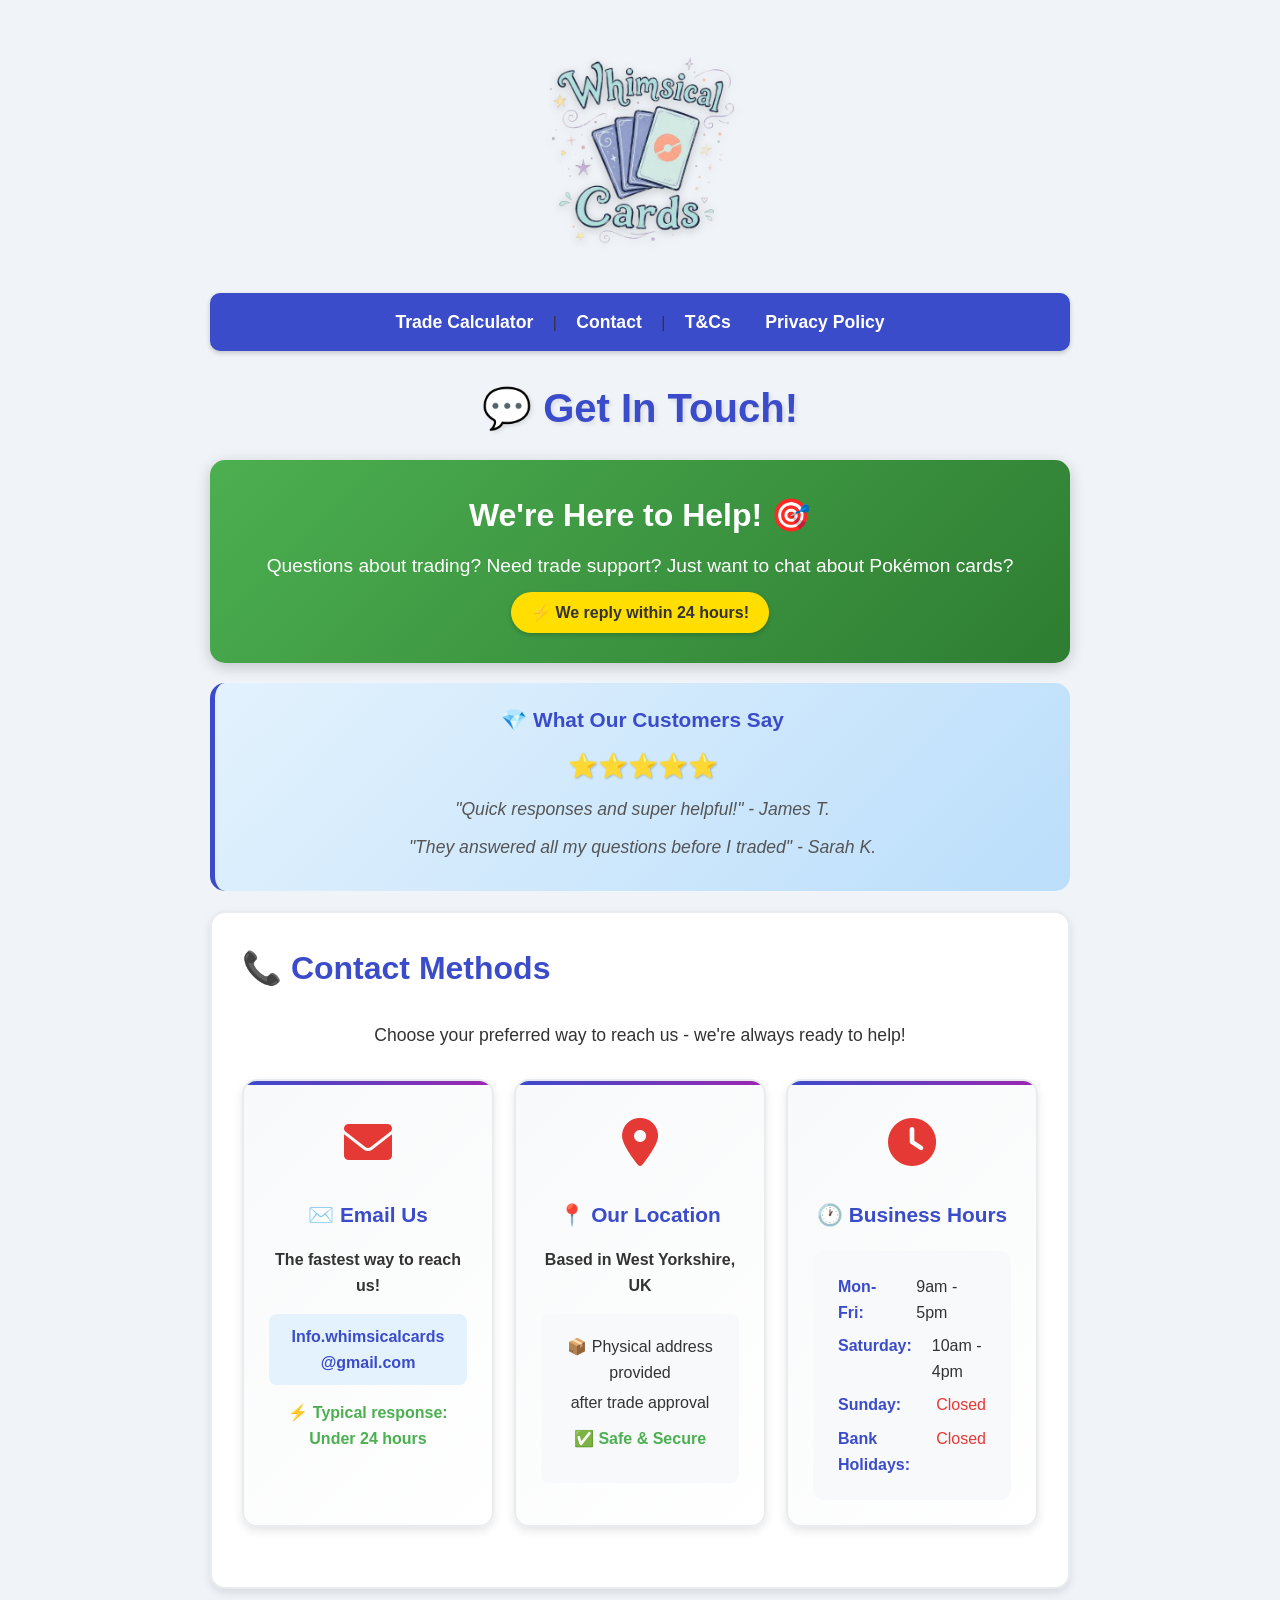
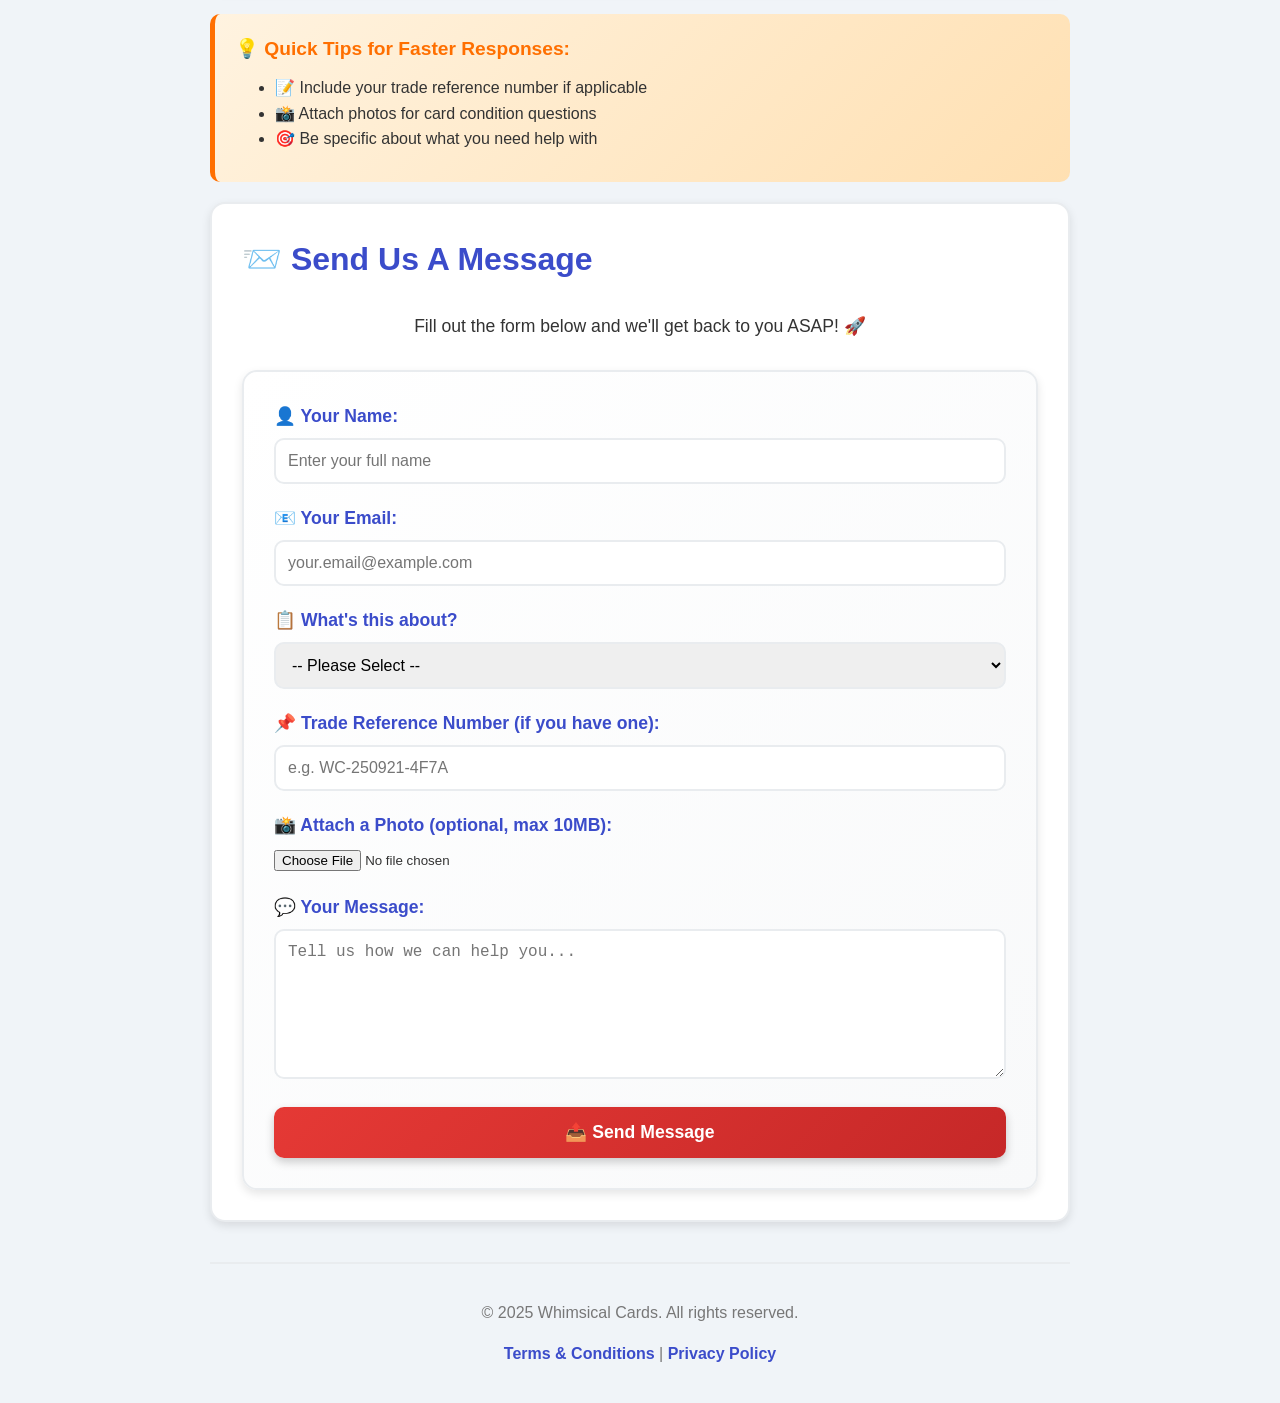
==== contact.html @ d12c1c66 "added email attachment & captcha" ====
<!DOCTYPE html>
<html>
<head>
  <title>Contact Us - Whimsical Cards</title>
  <link rel="icon" href="favicon.ico" type="image/x-icon">
  <link rel="icon" type="image/png" sizes="16x16" href="favicon-16x16.png">
  <link rel="icon" type="image/png" sizes="32x32" href="favicon-32x32.png">
  <link rel="apple-touch-icon" sizes="180x180" href="apple-touch-icon.png">
  <link rel="manifest" href="site.webmanifest">
  <meta name="viewport" content="width=device-width, initial-scale=1.0">
  <link rel="stylesheet" href="https://cdnjs.cloudflare.com/ajax/libs/font-awesome/6.0.0-beta3/css/all.min.css">
  <style>
    :root {
      --red: #e53935; --blue: #3b4cca; --yellow: #ffde00; --green: #4CAF50;
      --bg-color: #f0f4f8; --card-bg: #ffffff; --text-color: #333333; --light-gray: #e9ecef;
      --purple: #9c27b0; --orange: #ff6f00;
    }
    
    * {
      box-sizing: border-box;
    }
    
    body {
      font-family: Arial, sans-serif; max-width: 900px; margin: 0 auto; padding: 20px;
      line-height: 1.6; background-color: var(--bg-color); color: var(--text-color);
      background-image: url('https://www.transparenttextures.com/patterns/pokemon.png');
    }
    
    .logo-container { 
      text-align: center; margin: 20px 0;
    }
    
    .business-logo {
      max-width: 220px; height: auto; filter: drop-shadow(0 2px 5px rgba(0,0,0,0.2));
    }
    
    nav {
      text-align: center; margin: 25px 0; padding: 15px; background: var(--blue);
      border-radius: 10px; box-shadow: 0 2px 5px rgba(0,0,0,0.2);
    }
    
    nav a {
      margin: 0 15px; color: white !important; text-decoration: none; font-weight: bold;
      font-size: 1.1rem; transition: all 0.3s;
    }
    
    nav a:hover { 
      color: var(--yellow) !important; transform: translateY(-2px); 
    }
    
    h1 {
      text-align: center; font-size: 2.5rem; font-weight: 900; margin: 20px 0;
      color: var(--blue); text-shadow: 2px 2px 4px rgba(0,0,0,0.1);
    }
    
    h2 {
      font-size: 2rem; color: var(--blue); margin-top: 0;
    }
    
    h3 {
      font-size: 1.3rem; color: var(--blue); margin: 10px 0;
    }
    
    .hero-banner {
      background: linear-gradient(135deg, var(--green), #2e7d32);
      color: white; padding: 30px; text-align: center;
      border-radius: 15px; margin: 20px 0;
      box-shadow: 0 4px 15px rgba(0,0,0,0.2);
    }
    
    .hero-banner h2 {
      color: white; margin: 0 0 10px 0; font-size: 2rem;
    }
    
    .hero-banner p {
      font-size: 1.2rem; margin: 0;
    }
    
    .response-time {
      display: inline-block; background: var(--yellow);
      padding: 8px 20px; border-radius: 25px;
      font-weight: bold; color: var(--text-color);
      margin-top: 10px; box-shadow: 0 2px 5px rgba(0,0,0,0.2);
    }
    
    .content-section {
      background: var(--card-bg); padding: 30px; border-radius: 15px; margin-bottom: 25px;
      box-shadow: 0 4px 10px rgba(0,0,0,0.1); border: 2px solid var(--light-gray);
      transition: all 0.3s;
    }
    
    .content-section:hover {
      transform: translateY(-3px);
      box-shadow: 0 6px 15px rgba(0,0,0,0.15);
    }
    
    .contact-methods {
      display: grid; grid-template-columns: repeat(auto-fit, minmax(250px, 1fr)); 
      gap: 20px; margin: 30px 0;
    }
    
    .contact-box {
      background: linear-gradient(135deg, #f8f9fa, #fff);
      padding: 25px; border-radius: 15px;
      box-shadow: 0 4px 10px rgba(0,0,0,0.1); 
      text-align: center; border: 2px solid var(--light-gray);
      transition: all 0.3s; position: relative; overflow: hidden;
    }
    
    .contact-box::before {
      content: ''; position: absolute; top: 0; left: 0;
      width: 100%; height: 4px;
      background: linear-gradient(90deg, var(--blue), var(--purple));
    }
    
    .contact-box:hover {
      transform: translateY(-5px);
      box-shadow: 0 8px 20px rgba(0,0,0,0.15);
      border-color: var(--blue);
    }
    
    .contact-icon { 
      font-size: 3rem; color: var(--red); margin-bottom: 15px;
      animation: iconBounce 2s ease-in-out infinite;
    }
    
    @keyframes iconBounce {
      0%, 100% { transform: translateY(0); }
      50% { transform: translateY(-10px); }
    }
    
    .contact-box h3 { 
      margin: 15px 0 10px 0; color: var(--blue);
    }
    
    .email-link {
      color: var(--blue); text-decoration: none; font-weight: bold; 
      word-break: break-word; display: inline-block; 
      padding: 10px 15px; background: #e3f2fd;
      border-radius: 8px; transition: all 0.3s;
    }
    
    .email-link:hover { 
      background: var(--blue); color: white;
      transform: scale(1.05);
    }
    
    .hours-list {
      text-align: left; display: inline-block;
      background: #f8f9fa; padding: 15px 25px;
      border-radius: 10px; margin-top: 10px;
    }
    
    .hours-list p {
      margin: 8px 0; display: flex;
      justify-content: space-between; gap: 20px;
    }
    
    .hours-list strong {
      color: var(--blue);
    }
    
    .status-badge {
      display: inline-block; padding: 5px 12px;
      border-radius: 20px; font-size: 0.9rem;
      font-weight: bold; margin-left: 10px;
    }
    
    .status-open {
      background: #e8f5e9; color: var(--green);
    }
    
    .status-closed {
      background: #ffebee; color: var(--red);
    }
    
    form {
      background: linear-gradient(135deg, #fff, #f8f9fa);
      padding: 30px; border-radius: 15px;
      box-shadow: 0 4px 10px rgba(0,0,0,0.1); 
      border: 2px solid var(--light-gray);
    }
    
    .form-group { 
      margin-bottom: 20px;
    }
    
    label {
      display: block; margin-bottom: 8px; font-weight: bold; 
      color: var(--blue); font-size: 1.1rem;
    }
    
    input[type="text"], input[type="email"], textarea, select {
      width: 100%; padding: 12px; border: 2px solid var(--light-gray);
      border-radius: 10px; box-sizing: border-box;
      font-size: 1rem; transition: all 0.3s;
    }
    
    input:focus, textarea:focus, select:focus {
      outline: none; border-color: var(--blue);
      box-shadow: 0 0 10px rgba(59, 76, 202, 0.3);
    }
    
    textarea { 
      min-height: 150px; resize: vertical;
    }
    
    .submit-btn {
      background: linear-gradient(135deg, var(--red), #c62828);
      color: white; border: none; padding: 15px 40px;
      border-radius: 10px; cursor: pointer; font-size: 1.1rem; 
      font-weight: bold; transition: all 0.3s; 
      box-shadow: 0 4px 10px rgba(0,0,0,0.2);
      width: 100%;
    }
    
    .submit-btn:hover {
      transform: translateY(-2px); 
      box-shadow: 0 6px 15px rgba(0,0,0,0.3);
    }
    
    .submit-btn:active {
      transform: translateY(0);
    }
    
    .social-proof {
      background: linear-gradient(135deg, #e3f2fd, #bbdefb);
      padding: 20px; border-radius: 15px; margin: 20px 0;
      border-left: 5px solid var(--blue); text-align: center;
    }
    
    .social-proof h4 {
      margin: 0 0 10px 0; color: var(--blue); font-size: 1.3rem;
    }
    
    .testimonial {
      font-style: italic; margin: 10px 0; color: #555;
      font-size: 1.1rem;
    }
    
    .star-rating {
      color: var(--yellow); font-size: 1.5rem; 
      text-shadow: 1px 1px 2px rgba(0,0,0,0.2);
    }
    
    .social-icons {
      display: flex; justify-content: center; gap: 20px; 
      margin-top: 25px; flex-wrap: wrap;
    }
    
    .social-icons a {
      background: linear-gradient(135deg, var(--blue), var(--purple));
      color: white; width: 60px; height: 60px;
      display: flex; align-items: center; justify-content: center;
      border-radius: 50%; font-size: 1.8rem;
      text-decoration: none; transition: all 0.3s;
      box-shadow: 0 4px 10px rgba(0,0,0,0.2);
    }
    
    .social-icons a:hover { 
      transform: translateY(-5px) scale(1.1);
      box-shadow: 0 6px 15px rgba(0,0,0,0.3);
    }
    
    .quick-tip {
      background: linear-gradient(135deg, #fff3e0, #ffe0b2);
      padding: 20px; border-radius: 10px; margin: 20px 0;
      border-left: 5px solid var(--orange);
    }
    
    .quick-tip strong {
      color: var(--orange); display: block; 
      margin-bottom: 8px; font-size: 1.2rem;
    }
    
    footer {
      text-align: center; margin-top: 40px; padding-top: 20px;
      border-top: 2px solid var(--light-gray); color: #777;
    }
    
    footer a {
      color: var(--blue); text-decoration: none;
      font-weight: bold;
    }
    
    footer a:hover {
      text-decoration: underline;
    }
    
    @media (max-width: 600px) {
      body { padding: 10px; }
      h1 { font-size: 2rem; }
      nav a { display: block; margin: 10px 0; }
      .contact-methods { grid-template-columns: 1fr; }
      .hero-banner { padding: 20px; }
      .hero-banner h2 { font-size: 1.5rem; }
      .social-icons a { width: 50px; height: 50px; font-size: 1.5rem; }
    }
  </style>
</head>
<body>
  <div class="logo-container">
    <img src="logo.png" alt="Whimsical Cards Logo" class="business-logo">
  </div>
  
  <nav>
    <a href="index.html">Trade Calculator</a> |
    <a href="contact.html">Contact</a> |
    <a href="terms.html">T&Cs</a>
    <a href="privacy.html">Privacy Policy</a>
  </nav>
  
  <h1>💬 Get In Touch!</h1>
  
  <div class="hero-banner">
    <h2>We're Here to Help! 🎯</h2>
    <p>Questions about trading? Need trade support? Just want to chat about Pokémon cards?</p>
    <div class="response-time">⚡ We reply within 24 hours!</div>
  </div>
  
  <div class="social-proof">
    <h4>💎 What Our Customers Say</h4>
    <div class="star-rating">⭐⭐⭐⭐⭐</div>
    <div class="testimonial">"Quick responses and super helpful!" - James T.</div>
    <div class="testimonial">"They answered all my questions before I traded" - Sarah K.</div>
  </div>
  
  <div class="content-section">
    <h2>📞 Contact Methods</h2>
    <p style="text-align: center; font-size: 1.1rem;">Choose your preferred way to reach us - we're always ready to help!</p>
    
    <div class="contact-methods">
      <div class="contact-box">
        <div class="contact-icon"><i class="fas fa-envelope"></i></div>
        <h3>✉️ Email Us</h3>
        <p><strong>The fastest way to reach us!</strong></p>
        <a href="mailto:Info.whimsicalcards@gmail.com?subject=Pokémon%20Cards%20Inquiry" class="email-link">
          Info.whimsicalcards@gmail.com
        </a>
        <p style="margin-top: 15px; color: var(--green); font-weight: bold;">
          ⚡ Typical response: Under 24 hours
        </p>
      </div>
      
      <div class="contact-box">
        <div class="contact-icon"><i class="fas fa-map-marker-alt"></i></div>
        <h3>📍 Our Location</h3>
        <p><strong>Based in West Yorkshire, UK</strong></p>
        <div style="background: #f8f9fa; padding: 15px; border-radius: 8px; margin-top: 10px;">
          <p style="margin: 5px 0;">📦 Physical address provided</p>
          <p style="margin: 5px 0;">after trade approval</p>
          <p style="margin-top: 10px; color: var(--green); font-weight: bold;">
            ✅ Safe & Secure
          </p>
        </div>
      </div>
      
      <div class="contact-box">
        <div class="contact-icon"><i class="fas fa-clock"></i></div>
        <h3>🕐 Business Hours</h3>
        <div class="hours-list">
          <p><strong>Mon-Fri:</strong> <span>9am - 5pm</span></p>
          <p><strong>Saturday:</strong> <span>10am - 4pm</span></p>
          <p><strong>Sunday:</strong> <span style="color: var(--red);">Closed</span></p>
          <p><strong>Bank Holidays:</strong> <span style="color: var(--red);">Closed</span></p>
        </div>
      </div>
    </div>
  </div>
  
  <div class="quick-tip">
    <strong>💡 Quick Tips for Faster Responses:</strong>
    <ul style="margin: 10px 0;">
      <li>📝 Include your trade reference number if applicable</li>
      <li>📸 Attach photos for card condition questions</li>
      <li>🎯 Be specific about what you need help with</li>
    </ul>
  </div>
  
  <div class="content-section">
    <h2>📨 Send Us A Message</h2>
    <p style="text-align: center; font-size: 1.1rem; margin-bottom: 30px;">
      Fill out the form below and we'll get back to you ASAP! 🚀
    </p>
    
    <form action="https://formsubmit.co/30e08fc190b92e0b3a0524e0471520ee" method="POST" enctype="multipart/form-data">
      <input type="hidden" name="_subject" value="🎴 New Website Contact">
      <input type="hidden" name="_template" value="table">
      <input type="hidden" name="_next" value="https://mushroomlatte.github.io/WhimsicalcardsBulkCalculator/thanks.html">
      <input type="hidden" name="_autoresponse" value="Thanks for getting in touch with Whimsical Cards! This confirms we've received your message — below is a copy of exactly what you sent us. We reply within 24 hours.">
      <input type="text" name="_honey" style="display:none" tabindex="-1" autocomplete="off">
      
      <div class="form-group">
        <label for="name">👤 Your Name:</label>
        <input type="text" id="name" name="name" placeholder="Enter your full name" required>
      </div>
      
      <div class="form-group">
        <label for="email">📧 Your Email:</label>
        <input type="email" id="email" name="email" placeholder="your.email@example.com" required>
      </div>
      
      <div class="form-group">
        <label for="subject">📋 What's this about?</label>
        <select id="subject" name="subject" required>
          <option value="">-- Please Select --</option>
          <option value="Trade Inquiry">💰 Trade Inquiry</option>
          <option value="General Question">❓ General Question</option>
          <option value="Other">📝 Other</option>
        </select>
      </div>
      
      <div class="form-group">
        <label for="reference">📌 Trade Reference Number (if you have one):</label>
        <input type="text" id="reference" name="Trade Reference" placeholder="e.g. WC-250921-4F7A">
      </div>
      
      <div class="form-group">
        <label for="attachment">📸 Attach a Photo (optional, max 10MB):</label>
        <input type="file" id="attachment" name="attachment" accept="image/png, image/jpeg, image/heic">
      </div>
      
      <div class="form-group">
        <label for="message">💬 Your Message:</label>
        <textarea id="message" name="message" placeholder="Tell us how we can help you..." required></textarea>
      </div>
      
      <button type="submit" class="submit-btn">📤 Send Message</button>
    </form>
  </div>
  
  <footer>
    <p>&copy; 2025 Whimsical Cards. All rights reserved.</p>
    <p><a href="terms.html">Terms & Conditions</a> | <a href="privacy.html">Privacy Policy</a></p>
  </footer>
</body>
</html>
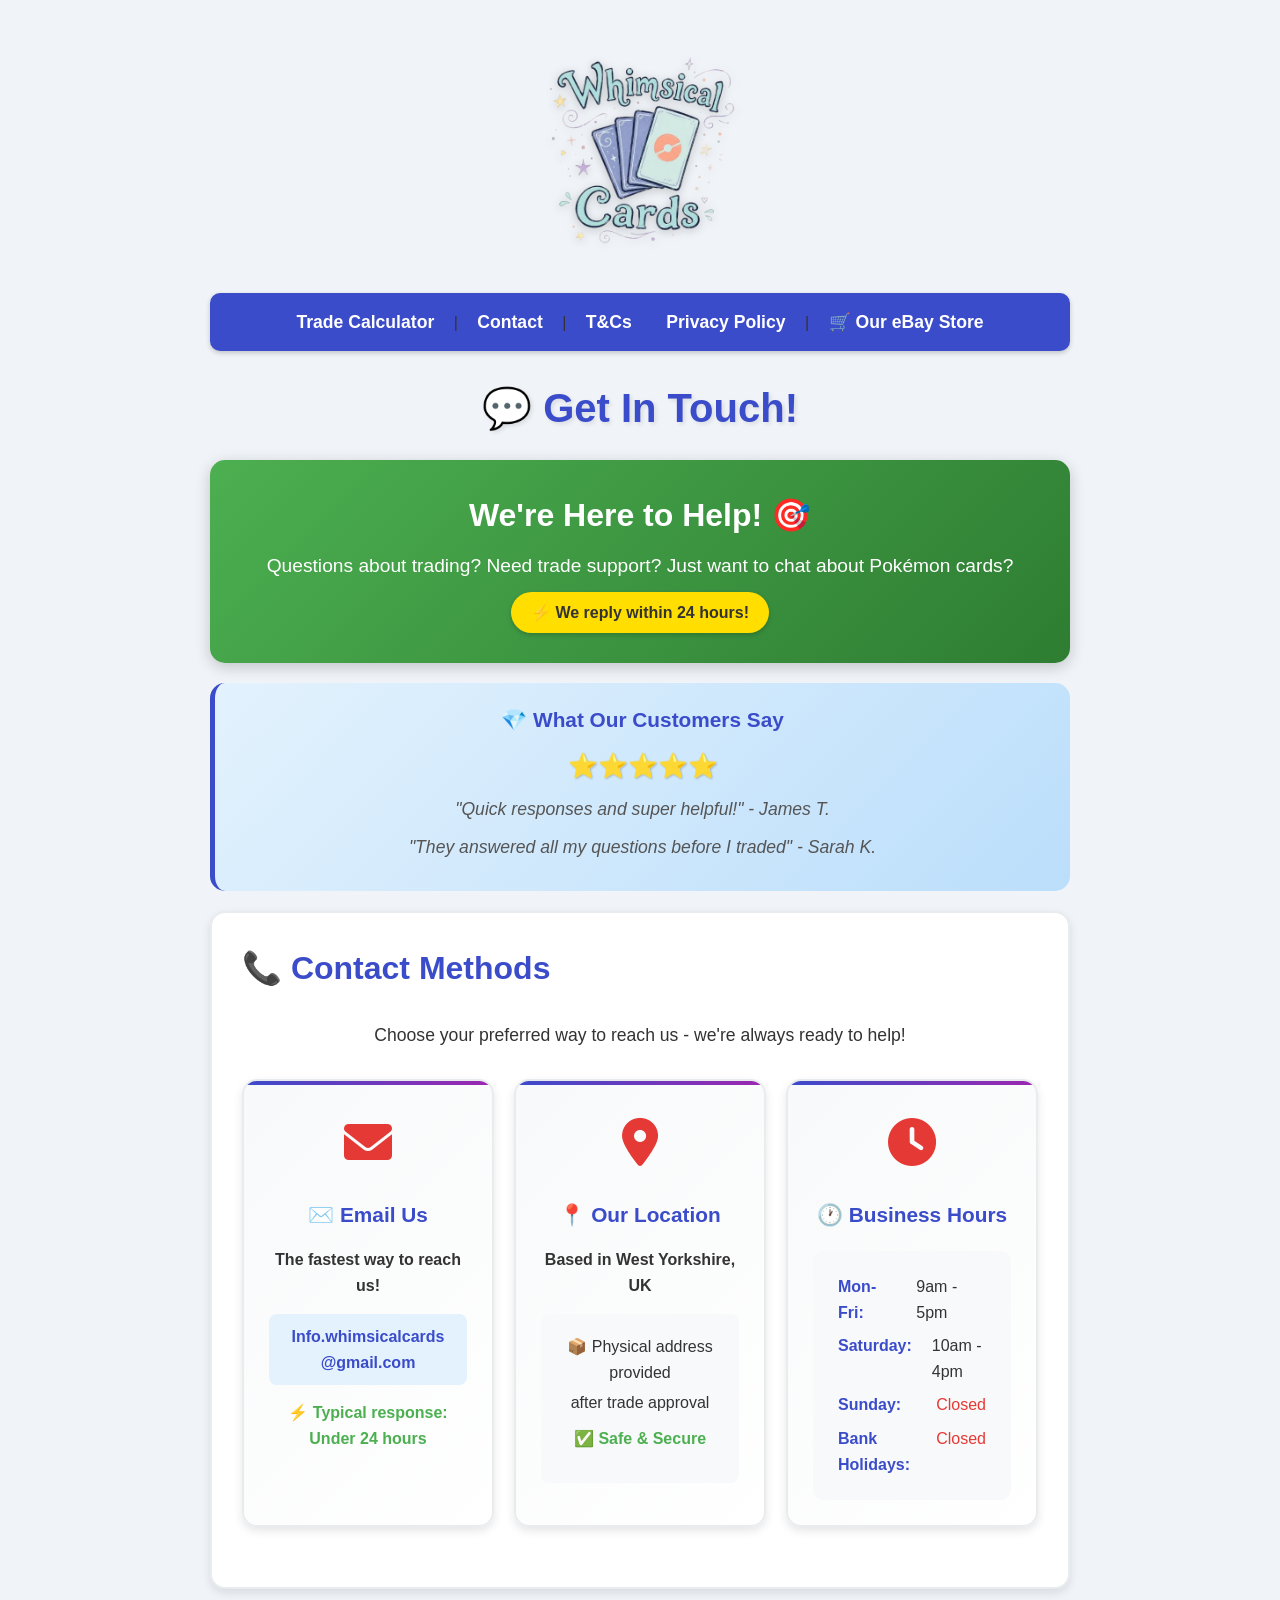
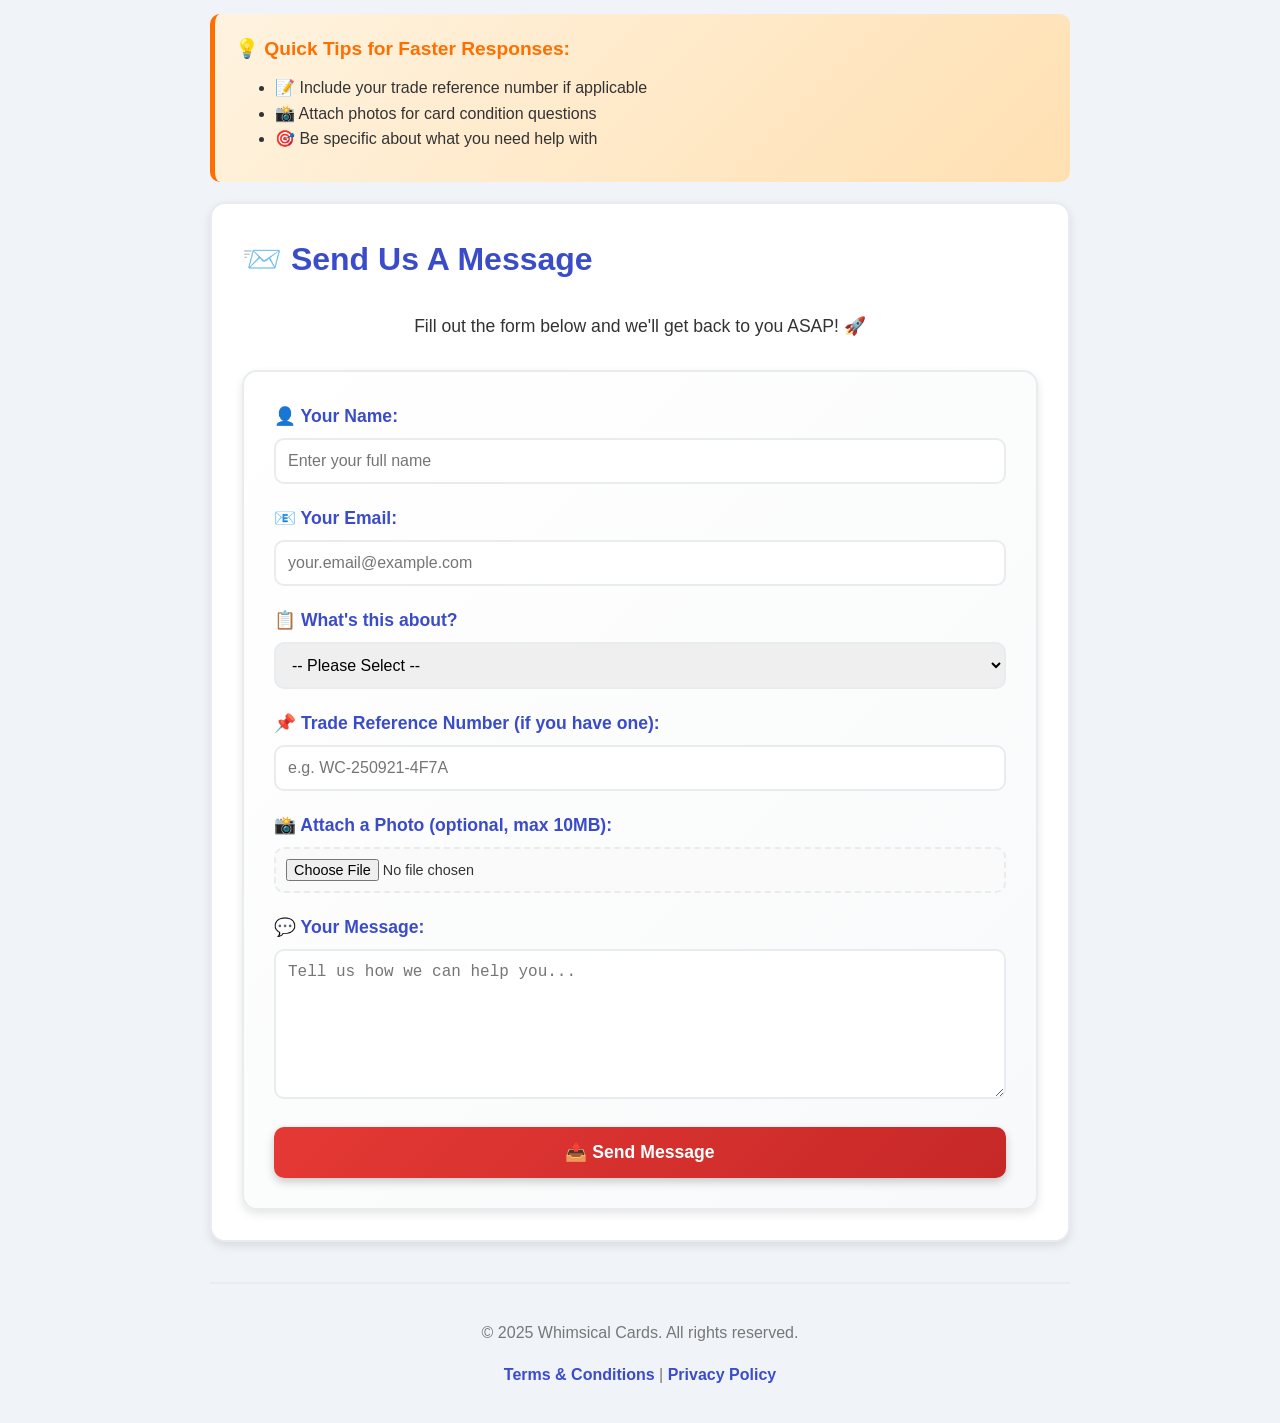
==== commit 162c07d7: "Pack section and other improvements" ====
--- a/contact.html
+++ b/contact.html
@@ -1,437 +1,445 @@
-<!DOCTYPE html>
-<html>
-<head>
-  <title>Contact Us - Whimsical Cards</title>
-  <link rel="icon" href="favicon.ico" type="image/x-icon">
-  <link rel="icon" type="image/png" sizes="16x16" href="favicon-16x16.png">
-  <link rel="icon" type="image/png" sizes="32x32" href="favicon-32x32.png">
-  <link rel="apple-touch-icon" sizes="180x180" href="apple-touch-icon.png">
-  <link rel="manifest" href="site.webmanifest">
-  <meta name="viewport" content="width=device-width, initial-scale=1.0">
-  <link rel="stylesheet" href="https://cdnjs.cloudflare.com/ajax/libs/font-awesome/6.0.0-beta3/css/all.min.css">
-  <style>
-    :root {
-      --red: #e53935; --blue: #3b4cca; --yellow: #ffde00; --green: #4CAF50;
-      --bg-color: #f0f4f8; --card-bg: #ffffff; --text-color: #333333; --light-gray: #e9ecef;
-      --purple: #9c27b0; --orange: #ff6f00;
-    }
-    
-    * {
-      box-sizing: border-box;
-    }
-    
-    body {
-      font-family: Arial, sans-serif; max-width: 900px; margin: 0 auto; padding: 20px;
-      line-height: 1.6; background-color: var(--bg-color); color: var(--text-color);
-      background-image: url('https://www.transparenttextures.com/patterns/pokemon.png');
-    }
-    
-    .logo-container { 
-      text-align: center; margin: 20px 0;
-    }
-    
-    .business-logo {
-      max-width: 220px; height: auto; filter: drop-shadow(0 2px 5px rgba(0,0,0,0.2));
-    }
-    
-    nav {
-      text-align: center; margin: 25px 0; padding: 15px; background: var(--blue);
-      border-radius: 10px; box-shadow: 0 2px 5px rgba(0,0,0,0.2);
-    }
-    
-    nav a {
-      margin: 0 15px; color: white !important; text-decoration: none; font-weight: bold;
-      font-size: 1.1rem; transition: all 0.3s;
-    }
-    
-    nav a:hover { 
-      color: var(--yellow) !important; transform: translateY(-2px); 
-    }
-    
-    h1 {
-      text-align: center; font-size: 2.5rem; font-weight: 900; margin: 20px 0;
-      color: var(--blue); text-shadow: 2px 2px 4px rgba(0,0,0,0.1);
-    }
-    
-    h2 {
-      font-size: 2rem; color: var(--blue); margin-top: 0;
-    }
-    
-    h3 {
-      font-size: 1.3rem; color: var(--blue); margin: 10px 0;
-    }
-    
-    .hero-banner {
-      background: linear-gradient(135deg, var(--green), #2e7d32);
-      color: white; padding: 30px; text-align: center;
-      border-radius: 15px; margin: 20px 0;
-      box-shadow: 0 4px 15px rgba(0,0,0,0.2);
-    }
-    
-    .hero-banner h2 {
-      color: white; margin: 0 0 10px 0; font-size: 2rem;
-    }
-    
-    .hero-banner p {
-      font-size: 1.2rem; margin: 0;
-    }
-    
-    .response-time {
-      display: inline-block; background: var(--yellow);
-      padding: 8px 20px; border-radius: 25px;
-      font-weight: bold; color: var(--text-color);
-      margin-top: 10px; box-shadow: 0 2px 5px rgba(0,0,0,0.2);
-    }
-    
-    .content-section {
-      background: var(--card-bg); padding: 30px; border-radius: 15px; margin-bottom: 25px;
-      box-shadow: 0 4px 10px rgba(0,0,0,0.1); border: 2px solid var(--light-gray);
-      transition: all 0.3s;
-    }
-    
-    .content-section:hover {
-      transform: translateY(-3px);
-      box-shadow: 0 6px 15px rgba(0,0,0,0.15);
-    }
-    
-    .contact-methods {
-      display: grid; grid-template-columns: repeat(auto-fit, minmax(250px, 1fr)); 
-      gap: 20px; margin: 30px 0;
-    }
-    
-    .contact-box {
-      background: linear-gradient(135deg, #f8f9fa, #fff);
-      padding: 25px; border-radius: 15px;
-      box-shadow: 0 4px 10px rgba(0,0,0,0.1); 
-      text-align: center; border: 2px solid var(--light-gray);
-      transition: all 0.3s; position: relative; overflow: hidden;
-    }
-    
-    .contact-box::before {
-      content: ''; position: absolute; top: 0; left: 0;
-      width: 100%; height: 4px;
-      background: linear-gradient(90deg, var(--blue), var(--purple));
-    }
-    
-    .contact-box:hover {
-      transform: translateY(-5px);
-      box-shadow: 0 8px 20px rgba(0,0,0,0.15);
-      border-color: var(--blue);
-    }
-    
-    .contact-icon { 
-      font-size: 3rem; color: var(--red); margin-bottom: 15px;
-      animation: iconBounce 2s ease-in-out infinite;
-    }
-    
-    @keyframes iconBounce {
-      0%, 100% { transform: translateY(0); }
-      50% { transform: translateY(-10px); }
-    }
-    
-    .contact-box h3 { 
-      margin: 15px 0 10px 0; color: var(--blue);
-    }
-    
-    .email-link {
-      color: var(--blue); text-decoration: none; font-weight: bold; 
-      word-break: break-word; display: inline-block; 
-      padding: 10px 15px; background: #e3f2fd;
-      border-radius: 8px; transition: all 0.3s;
-    }
-    
-    .email-link:hover { 
-      background: var(--blue); color: white;
-      transform: scale(1.05);
-    }
-    
-    .hours-list {
-      text-align: left; display: inline-block;
-      background: #f8f9fa; padding: 15px 25px;
-      border-radius: 10px; margin-top: 10px;
-    }
-    
-    .hours-list p {
-      margin: 8px 0; display: flex;
-      justify-content: space-between; gap: 20px;
-    }
-    
-    .hours-list strong {
-      color: var(--blue);
-    }
-    
-    .status-badge {
-      display: inline-block; padding: 5px 12px;
-      border-radius: 20px; font-size: 0.9rem;
-      font-weight: bold; margin-left: 10px;
-    }
-    
-    .status-open {
-      background: #e8f5e9; color: var(--green);
-    }
-    
-    .status-closed {
-      background: #ffebee; color: var(--red);
-    }
-    
-    form {
-      background: linear-gradient(135deg, #fff, #f8f9fa);
-      padding: 30px; border-radius: 15px;
-      box-shadow: 0 4px 10px rgba(0,0,0,0.1); 
-      border: 2px solid var(--light-gray);
-    }
-    
-    .form-group { 
-      margin-bottom: 20px;
-    }
-    
-    label {
-      display: block; margin-bottom: 8px; font-weight: bold; 
-      color: var(--blue); font-size: 1.1rem;
-    }
-    
-    input[type="text"], input[type="email"], textarea, select {
-      width: 100%; padding: 12px; border: 2px solid var(--light-gray);
-      border-radius: 10px; box-sizing: border-box;
-      font-size: 1rem; transition: all 0.3s;
-    }
-    
-    input:focus, textarea:focus, select:focus {
-      outline: none; border-color: var(--blue);
-      box-shadow: 0 0 10px rgba(59, 76, 202, 0.3);
-    }
-    
-    textarea { 
-      min-height: 150px; resize: vertical;
-    }
-    
-    .submit-btn {
-      background: linear-gradient(135deg, var(--red), #c62828);
-      color: white; border: none; padding: 15px 40px;
-      border-radius: 10px; cursor: pointer; font-size: 1.1rem; 
-      font-weight: bold; transition: all 0.3s; 
-      box-shadow: 0 4px 10px rgba(0,0,0,0.2);
-      width: 100%;
-    }
-    
-    .submit-btn:hover {
-      transform: translateY(-2px); 
-      box-shadow: 0 6px 15px rgba(0,0,0,0.3);
-    }
-    
-    .submit-btn:active {
-      transform: translateY(0);
-    }
-    
-    .social-proof {
-      background: linear-gradient(135deg, #e3f2fd, #bbdefb);
-      padding: 20px; border-radius: 15px; margin: 20px 0;
-      border-left: 5px solid var(--blue); text-align: center;
-    }
-    
-    .social-proof h4 {
-      margin: 0 0 10px 0; color: var(--blue); font-size: 1.3rem;
-    }
-    
-    .testimonial {
-      font-style: italic; margin: 10px 0; color: #555;
-      font-size: 1.1rem;
-    }
-    
-    .star-rating {
-      color: var(--yellow); font-size: 1.5rem; 
-      text-shadow: 1px 1px 2px rgba(0,0,0,0.2);
-    }
-    
-    .social-icons {
-      display: flex; justify-content: center; gap: 20px; 
-      margin-top: 25px; flex-wrap: wrap;
-    }
-    
-    .social-icons a {
-      background: linear-gradient(135deg, var(--blue), var(--purple));
-      color: white; width: 60px; height: 60px;
-      display: flex; align-items: center; justify-content: center;
-      border-radius: 50%; font-size: 1.8rem;
-      text-decoration: none; transition: all 0.3s;
-      box-shadow: 0 4px 10px rgba(0,0,0,0.2);
-    }
-    
-    .social-icons a:hover { 
-      transform: translateY(-5px) scale(1.1);
-      box-shadow: 0 6px 15px rgba(0,0,0,0.3);
-    }
-    
-    .quick-tip {
-      background: linear-gradient(135deg, #fff3e0, #ffe0b2);
-      padding: 20px; border-radius: 10px; margin: 20px 0;
-      border-left: 5px solid var(--orange);
-    }
-    
-    .quick-tip strong {
-      color: var(--orange); display: block; 
-      margin-bottom: 8px; font-size: 1.2rem;
-    }
-    
-    footer {
-      text-align: center; margin-top: 40px; padding-top: 20px;
-      border-top: 2px solid var(--light-gray); color: #777;
-    }
-    
-    footer a {
-      color: var(--blue); text-decoration: none;
-      font-weight: bold;
-    }
-    
-    footer a:hover {
-      text-decoration: underline;
-    }
-    
-    @media (max-width: 600px) {
-      body { padding: 10px; }
-      h1 { font-size: 2rem; }
-      nav a { display: block; margin: 10px 0; }
-      .contact-methods { grid-template-columns: 1fr; }
-      .hero-banner { padding: 20px; }
-      .hero-banner h2 { font-size: 1.5rem; }
-      .social-icons a { width: 50px; height: 50px; font-size: 1.5rem; }
-    }
-  </style>
-</head>
-<body>
-  <div class="logo-container">
-    <img src="logo.png" alt="Whimsical Cards Logo" class="business-logo">
-  </div>
-  
-  <nav>
-    <a href="index.html">Trade Calculator</a> |
-    <a href="contact.html">Contact</a> |
-    <a href="terms.html">T&Cs</a>
-    <a href="privacy.html">Privacy Policy</a>
-  </nav>
-  
-  <h1>💬 Get In Touch!</h1>
-  
-  <div class="hero-banner">
-    <h2>We're Here to Help! 🎯</h2>
-    <p>Questions about trading? Need trade support? Just want to chat about Pokémon cards?</p>
-    <div class="response-time">⚡ We reply within 24 hours!</div>
-  </div>
-  
-  <div class="social-proof">
-    <h4>💎 What Our Customers Say</h4>
-    <div class="star-rating">⭐⭐⭐⭐⭐</div>
-    <div class="testimonial">"Quick responses and super helpful!" - James T.</div>
-    <div class="testimonial">"They answered all my questions before I traded" - Sarah K.</div>
-  </div>
-  
-  <div class="content-section">
-    <h2>📞 Contact Methods</h2>
-    <p style="text-align: center; font-size: 1.1rem;">Choose your preferred way to reach us - we're always ready to help!</p>
-    
-    <div class="contact-methods">
-      <div class="contact-box">
-        <div class="contact-icon"><i class="fas fa-envelope"></i></div>
-        <h3>✉️ Email Us</h3>
-        <p><strong>The fastest way to reach us!</strong></p>
-        <a href="mailto:Info.whimsicalcards@gmail.com?subject=Pokémon%20Cards%20Inquiry" class="email-link">
-          Info.whimsicalcards@gmail.com
-        </a>
-        <p style="margin-top: 15px; color: var(--green); font-weight: bold;">
-          ⚡ Typical response: Under 24 hours
-        </p>
-      </div>
-      
-      <div class="contact-box">
-        <div class="contact-icon"><i class="fas fa-map-marker-alt"></i></div>
-        <h3>📍 Our Location</h3>
-        <p><strong>Based in West Yorkshire, UK</strong></p>
-        <div style="background: #f8f9fa; padding: 15px; border-radius: 8px; margin-top: 10px;">
-          <p style="margin: 5px 0;">📦 Physical address provided</p>
-          <p style="margin: 5px 0;">after trade approval</p>
-          <p style="margin-top: 10px; color: var(--green); font-weight: bold;">
-            ✅ Safe & Secure
-          </p>
-        </div>
-      </div>
-      
-      <div class="contact-box">
-        <div class="contact-icon"><i class="fas fa-clock"></i></div>
-        <h3>🕐 Business Hours</h3>
-        <div class="hours-list">
-          <p><strong>Mon-Fri:</strong> <span>9am - 5pm</span></p>
-          <p><strong>Saturday:</strong> <span>10am - 4pm</span></p>
-          <p><strong>Sunday:</strong> <span style="color: var(--red);">Closed</span></p>
-          <p><strong>Bank Holidays:</strong> <span style="color: var(--red);">Closed</span></p>
-        </div>
-      </div>
-    </div>
-  </div>
-  
-  <div class="quick-tip">
-    <strong>💡 Quick Tips for Faster Responses:</strong>
-    <ul style="margin: 10px 0;">
-      <li>📝 Include your trade reference number if applicable</li>
-      <li>📸 Attach photos for card condition questions</li>
-      <li>🎯 Be specific about what you need help with</li>
-    </ul>
-  </div>
-  
-  <div class="content-section">
-    <h2>📨 Send Us A Message</h2>
-    <p style="text-align: center; font-size: 1.1rem; margin-bottom: 30px;">
-      Fill out the form below and we'll get back to you ASAP! 🚀
-    </p>
-    
-    <form action="https://formsubmit.co/30e08fc190b92e0b3a0524e0471520ee" method="POST" enctype="multipart/form-data">
-      <input type="hidden" name="_subject" value="🎴 New Website Contact">
-      <input type="hidden" name="_template" value="table">
-      <input type="hidden" name="_next" value="https://mushroomlatte.github.io/WhimsicalcardsBulkCalculator/thanks.html">
-      <input type="hidden" name="_autoresponse" value="Thanks for getting in touch with Whimsical Cards! This confirms we've received your message — below is a copy of exactly what you sent us. We reply within 24 hours.">
-      <input type="text" name="_honey" style="display:none" tabindex="-1" autocomplete="off">
-      
-      <div class="form-group">
-        <label for="name">👤 Your Name:</label>
-        <input type="text" id="name" name="name" placeholder="Enter your full name" required>
-      </div>
-      
-      <div class="form-group">
-        <label for="email">📧 Your Email:</label>
-        <input type="email" id="email" name="email" placeholder="your.email@example.com" required>
-      </div>
-      
-      <div class="form-group">
-        <label for="subject">📋 What's this about?</label>
-        <select id="subject" name="subject" required>
-          <option value="">-- Please Select --</option>
-          <option value="Trade Inquiry">💰 Trade Inquiry</option>
-          <option value="General Question">❓ General Question</option>
-          <option value="Other">📝 Other</option>
-        </select>
-      </div>
-      
-      <div class="form-group">
-        <label for="reference">📌 Trade Reference Number (if you have one):</label>
-        <input type="text" id="reference" name="Trade Reference" placeholder="e.g. WC-250921-4F7A">
-      </div>
-      
-      <div class="form-group">
-        <label for="attachment">📸 Attach a Photo (optional, max 10MB):</label>
-        <input type="file" id="attachment" name="attachment" accept="image/png, image/jpeg, image/heic">
-      </div>
-      
-      <div class="form-group">
-        <label for="message">💬 Your Message:</label>
-        <textarea id="message" name="message" placeholder="Tell us how we can help you..." required></textarea>
-      </div>
-      
-      <button type="submit" class="submit-btn">📤 Send Message</button>
-    </form>
-  </div>
-  
-  <footer>
-    <p>&copy; 2025 Whimsical Cards. All rights reserved.</p>
-    <p><a href="terms.html">Terms & Conditions</a> | <a href="privacy.html">Privacy Policy</a></p>
-  </footer>
-</body>
+<!DOCTYPE html>
+<html>
+<head>
+  <title>Contact Us - Whimsical Cards</title>
+  <link rel="icon" href="favicon.ico" type="image/x-icon">
+  <link rel="icon" type="image/png" sizes="16x16" href="favicon-16x16.png">
+  <link rel="icon" type="image/png" sizes="32x32" href="favicon-32x32.png">
+  <link rel="apple-touch-icon" sizes="180x180" href="apple-touch-icon.png">
+  <link rel="manifest" href="site.webmanifest">
+  <meta name="viewport" content="width=device-width, initial-scale=1.0">
+  <link rel="stylesheet" href="https://cdnjs.cloudflare.com/ajax/libs/font-awesome/6.0.0-beta3/css/all.min.css">
+  <style>
+    :root {
+      --red: #e53935; --blue: #3b4cca; --yellow: #ffde00; --green: #4CAF50;
+      --bg-color: #f0f4f8; --card-bg: #ffffff; --text-color: #333333; --light-gray: #e9ecef;
+      --purple: #9c27b0; --orange: #ff6f00;
+    }
+    
+    * {
+      box-sizing: border-box;
+    }
+    
+    body {
+      font-family: Arial, sans-serif; max-width: 900px; margin: 0 auto; padding: 20px;
+      line-height: 1.6; background-color: var(--bg-color); color: var(--text-color);
+      background-image: url('https://www.transparenttextures.com/patterns/pokemon.png');
+    }
+    
+    .logo-container { 
+      text-align: center; margin: 20px 0;
+    }
+    
+    .business-logo {
+      max-width: 220px; height: auto; filter: drop-shadow(0 2px 5px rgba(0,0,0,0.2));
+    }
+    
+    nav {
+      text-align: center; margin: 25px 0; padding: 15px; background: var(--blue);
+      border-radius: 10px; box-shadow: 0 2px 5px rgba(0,0,0,0.2);
+    }
+    
+    nav a {
+      margin: 0 15px; color: white !important; text-decoration: none; font-weight: bold;
+      font-size: 1.1rem; transition: all 0.3s;
+    }
+    
+    nav a:hover { 
+      color: var(--yellow) !important; transform: translateY(-2px); 
+    }
+    
+    h1 {
+      text-align: center; font-size: 2.5rem; font-weight: 900; margin: 20px 0;
+      color: var(--blue); text-shadow: 2px 2px 4px rgba(0,0,0,0.1);
+    }
+    
+    h2 {
+      font-size: 2rem; color: var(--blue); margin-top: 0;
+    }
+    
+    h3 {
+      font-size: 1.3rem; color: var(--blue); margin: 10px 0;
+    }
+    
+    .hero-banner {
+      background: linear-gradient(135deg, var(--green), #2e7d32);
+      color: white; padding: 30px; text-align: center;
+      border-radius: 15px; margin: 20px 0;
+      box-shadow: 0 4px 15px rgba(0,0,0,0.2);
+    }
+    
+    .hero-banner h2 {
+      color: white; margin: 0 0 10px 0; font-size: 2rem;
+    }
+    
+    .hero-banner p {
+      font-size: 1.2rem; margin: 0;
+    }
+    
+    .response-time {
+      display: inline-block; background: var(--yellow);
+      padding: 8px 20px; border-radius: 25px;
+      font-weight: bold; color: var(--text-color);
+      margin-top: 10px; box-shadow: 0 2px 5px rgba(0,0,0,0.2);
+    }
+    
+    .content-section {
+      background: var(--card-bg); padding: 30px; border-radius: 15px; margin-bottom: 25px;
+      box-shadow: 0 4px 10px rgba(0,0,0,0.1); border: 2px solid var(--light-gray);
+      transition: all 0.3s;
+    }
+    
+    .content-section:hover {
+      transform: translateY(-3px);
+      box-shadow: 0 6px 15px rgba(0,0,0,0.15);
+    }
+    
+    .contact-methods {
+      display: grid; grid-template-columns: repeat(auto-fit, minmax(250px, 1fr)); 
+      gap: 20px; margin: 30px 0;
+    }
+    
+    .contact-box {
+      background: linear-gradient(135deg, #f8f9fa, #fff);
+      padding: 25px; border-radius: 15px;
+      box-shadow: 0 4px 10px rgba(0,0,0,0.1); 
+      text-align: center; border: 2px solid var(--light-gray);
+      transition: all 0.3s; position: relative; overflow: hidden;
+    }
+    
+    .contact-box::before {
+      content: ''; position: absolute; top: 0; left: 0;
+      width: 100%; height: 4px;
+      background: linear-gradient(90deg, var(--blue), var(--purple));
+    }
+    
+    .contact-box:hover {
+      transform: translateY(-5px);
+      box-shadow: 0 8px 20px rgba(0,0,0,0.15);
+      border-color: var(--blue);
+    }
+    
+    .contact-icon { 
+      font-size: 3rem; color: var(--red); margin-bottom: 15px;
+      animation: iconBounce 2s ease-in-out infinite;
+    }
+    
+    @keyframes iconBounce {
+      0%, 100% { transform: translateY(0); }
+      50% { transform: translateY(-10px); }
+    }
+    
+    .contact-box h3 { 
+      margin: 15px 0 10px 0; color: var(--blue);
+    }
+    
+    .email-link {
+      color: var(--blue); text-decoration: none; font-weight: bold; 
+      word-break: break-word; display: inline-block; 
+      padding: 10px 15px; background: #e3f2fd;
+      border-radius: 8px; transition: all 0.3s;
+    }
+    
+    .email-link:hover { 
+      background: var(--blue); color: white;
+      transform: scale(1.05);
+    }
+    
+    .hours-list {
+      text-align: left; display: inline-block;
+      background: #f8f9fa; padding: 15px 25px;
+      border-radius: 10px; margin-top: 10px;
+    }
+    
+    .hours-list p {
+      margin: 8px 0; display: flex;
+      justify-content: space-between; gap: 20px;
+    }
+    
+    .hours-list strong {
+      color: var(--blue);
+    }
+    
+    .status-badge {
+      display: inline-block; padding: 5px 12px;
+      border-radius: 20px; font-size: 0.9rem;
+      font-weight: bold; margin-left: 10px;
+    }
+    
+    .status-open {
+      background: #e8f5e9; color: var(--green);
+    }
+    
+    .status-closed {
+      background: #ffebee; color: var(--red);
+    }
+    
+    form {
+      background: linear-gradient(135deg, #fff, #f8f9fa);
+      padding: 30px; border-radius: 15px;
+      box-shadow: 0 4px 10px rgba(0,0,0,0.1); 
+      border: 2px solid var(--light-gray);
+    }
+    
+    .form-group { 
+      margin-bottom: 20px;
+    }
+    
+    label {
+      display: block; margin-bottom: 8px; font-weight: bold; 
+      color: var(--blue); font-size: 1.1rem;
+    }
+    
+    input[type="text"], input[type="email"], textarea, select {
+      width: 100%; padding: 12px; border: 2px solid var(--light-gray);
+      border-radius: 10px; box-sizing: border-box;
+      font-size: 1rem; transition: all 0.3s;
+    }
+    
+    input[type="file"] {
+      width: 100%; padding: 10px; border: 2px dashed var(--light-gray);
+      border-radius: 10px; box-sizing: border-box;
+      font-size: 0.9rem; background: #fafafa; cursor: pointer;
+    }
+    input[type="file"]:hover { border-color: var(--blue); }
+    
+    input:focus, textarea:focus, select:focus {
+      outline: none; border-color: var(--blue);
+      box-shadow: 0 0 10px rgba(59, 76, 202, 0.3);
+    }
+    
+    textarea { 
+      min-height: 150px; resize: vertical;
+    }
+    
+    .submit-btn {
+      background: linear-gradient(135deg, var(--red), #c62828);
+      color: white; border: none; padding: 15px 40px;
+      border-radius: 10px; cursor: pointer; font-size: 1.1rem; 
+      font-weight: bold; transition: all 0.3s; 
+      box-shadow: 0 4px 10px rgba(0,0,0,0.2);
+      width: 100%;
+    }
+    
+    .submit-btn:hover {
+      transform: translateY(-2px); 
+      box-shadow: 0 6px 15px rgba(0,0,0,0.3);
+    }
+    
+    .submit-btn:active {
+      transform: translateY(0);
+    }
+    
+    .social-proof {
+      background: linear-gradient(135deg, #e3f2fd, #bbdefb);
+      padding: 20px; border-radius: 15px; margin: 20px 0;
+      border-left: 5px solid var(--blue); text-align: center;
+    }
+    
+    .social-proof h4 {
+      margin: 0 0 10px 0; color: var(--blue); font-size: 1.3rem;
+    }
+    
+    .testimonial {
+      font-style: italic; margin: 10px 0; color: #555;
+      font-size: 1.1rem;
+    }
+    
+    .star-rating {
+      color: var(--yellow); font-size: 1.5rem; 
+      text-shadow: 1px 1px 2px rgba(0,0,0,0.2);
+    }
+    
+    .social-icons {
+      display: flex; justify-content: center; gap: 20px; 
+      margin-top: 25px; flex-wrap: wrap;
+    }
+    
+    .social-icons a {
+      background: linear-gradient(135deg, var(--blue), var(--purple));
+      color: white; width: 60px; height: 60px;
+      display: flex; align-items: center; justify-content: center;
+      border-radius: 50%; font-size: 1.8rem;
+      text-decoration: none; transition: all 0.3s;
+      box-shadow: 0 4px 10px rgba(0,0,0,0.2);
+    }
+    
+    .social-icons a:hover { 
+      transform: translateY(-5px) scale(1.1);
+      box-shadow: 0 6px 15px rgba(0,0,0,0.3);
+    }
+    
+    .quick-tip {
+      background: linear-gradient(135deg, #fff3e0, #ffe0b2);
+      padding: 20px; border-radius: 10px; margin: 20px 0;
+      border-left: 5px solid var(--orange);
+    }
+    
+    .quick-tip strong {
+      color: var(--orange); display: block; 
+      margin-bottom: 8px; font-size: 1.2rem;
+    }
+    
+    footer {
+      text-align: center; margin-top: 40px; padding-top: 20px;
+      border-top: 2px solid var(--light-gray); color: #777;
+    }
+    
+    footer a {
+      color: var(--blue); text-decoration: none;
+      font-weight: bold;
+    }
+    
+    footer a:hover {
+      text-decoration: underline;
+    }
+    
+    @media (max-width: 600px) {
+      body { padding: 10px; }
+      h1 { font-size: 2rem; }
+      nav a { display: block; margin: 10px 0; }
+      .contact-methods { grid-template-columns: 1fr; }
+      .hero-banner { padding: 20px; }
+      .hero-banner h2 { font-size: 1.5rem; }
+      .social-icons a { width: 50px; height: 50px; font-size: 1.5rem; }
+    }
+  </style>
+</head>
+<body>
+  <div class="logo-container">
+    <img src="logo.png" alt="Whimsical Cards Logo" class="business-logo">
+  </div>
+  
+  <nav>
+    <a href="index.html">Trade Calculator</a> |
+    <a href="contact.html">Contact</a> |
+    <a href="terms.html">T&Cs</a>
+    <a href="privacy.html">Privacy Policy</a> |
+    <a href="https://ebay.io/m/1TKnqs" target="_blank" rel="noopener">🛒 Our eBay Store</a>
+  </nav>
+  
+  <h1>💬 Get In Touch!</h1>
+  
+  <div class="hero-banner">
+    <h2>We're Here to Help! 🎯</h2>
+    <p>Questions about trading? Need trade support? Just want to chat about Pokémon cards?</p>
+    <div class="response-time">⚡ We reply within 24 hours!</div>
+  </div>
+  
+  <div class="social-proof">
+    <h4>💎 What Our Customers Say</h4>
+    <div class="star-rating">⭐⭐⭐⭐⭐</div>
+    <div class="testimonial">"Quick responses and super helpful!" - James T.</div>
+    <div class="testimonial">"They answered all my questions before I traded" - Sarah K.</div>
+  </div>
+  
+  <div class="content-section">
+    <h2>📞 Contact Methods</h2>
+    <p style="text-align: center; font-size: 1.1rem;">Choose your preferred way to reach us - we're always ready to help!</p>
+    
+    <div class="contact-methods">
+      <div class="contact-box">
+        <div class="contact-icon"><i class="fas fa-envelope"></i></div>
+        <h3>✉️ Email Us</h3>
+        <p><strong>The fastest way to reach us!</strong></p>
+        <a href="mailto:Info.whimsicalcards@gmail.com?subject=Pokémon%20Cards%20Inquiry" class="email-link">
+          Info.whimsicalcards@gmail.com
+        </a>
+        <p style="margin-top: 15px; color: var(--green); font-weight: bold;">
+          ⚡ Typical response: Under 24 hours
+        </p>
+      </div>
+      
+      <div class="contact-box">
+        <div class="contact-icon"><i class="fas fa-map-marker-alt"></i></div>
+        <h3>📍 Our Location</h3>
+        <p><strong>Based in West Yorkshire, UK</strong></p>
+        <div style="background: #f8f9fa; padding: 15px; border-radius: 8px; margin-top: 10px;">
+          <p style="margin: 5px 0;">📦 Physical address provided</p>
+          <p style="margin: 5px 0;">after trade approval</p>
+          <p style="margin-top: 10px; color: var(--green); font-weight: bold;">
+            ✅ Safe & Secure
+          </p>
+        </div>
+      </div>
+      
+      <div class="contact-box">
+        <div class="contact-icon"><i class="fas fa-clock"></i></div>
+        <h3>🕐 Business Hours</h3>
+        <div class="hours-list">
+          <p><strong>Mon-Fri:</strong> <span>9am - 5pm</span></p>
+          <p><strong>Saturday:</strong> <span>10am - 4pm</span></p>
+          <p><strong>Sunday:</strong> <span style="color: var(--red);">Closed</span></p>
+          <p><strong>Bank Holidays:</strong> <span style="color: var(--red);">Closed</span></p>
+        </div>
+      </div>
+    </div>
+  </div>
+  
+  <div class="quick-tip">
+    <strong>💡 Quick Tips for Faster Responses:</strong>
+    <ul style="margin: 10px 0;">
+      <li>📝 Include your trade reference number if applicable</li>
+      <li>📸 Attach photos for card condition questions</li>
+      <li>🎯 Be specific about what you need help with</li>
+    </ul>
+  </div>
+  
+  <div class="content-section">
+    <h2>📨 Send Us A Message</h2>
+    <p style="text-align: center; font-size: 1.1rem; margin-bottom: 30px;">
+      Fill out the form below and we'll get back to you ASAP! 🚀
+    </p>
+    
+    <form action="https://formsubmit.co/30e08fc190b92e0b3a0524e0471520ee" method="POST" enctype="multipart/form-data">
+      <input type="hidden" name="_subject" value="🎴 New Website Contact">
+      <input type="hidden" name="_template" value="table">
+      <input type="hidden" name="_next" value="https://mushroomlatte.github.io/WhimsicalcardsBulkCalculator/thanks.html">
+      <input type="hidden" name="_autoresponse" value="Thanks for getting in touch with Whimsical Cards! This confirms we've received your message — below is a copy of exactly what you sent us. We reply within 24 hours.">
+      <input type="text" name="_honey" style="display:none" tabindex="-1" autocomplete="off">
+      
+      <div class="form-group">
+        <label for="name">👤 Your Name:</label>
+        <input type="text" id="name" name="name" placeholder="Enter your full name" required>
+      </div>
+      
+      <div class="form-group">
+        <label for="email">📧 Your Email:</label>
+        <input type="email" id="email" name="email" placeholder="your.email@example.com" required>
+      </div>
+      
+      <div class="form-group">
+        <label for="subject">📋 What's this about?</label>
+        <select id="subject" name="subject" required>
+          <option value="">-- Please Select --</option>
+          <option value="Trade Inquiry">💰 Trade Inquiry</option>
+          <option value="General Question">❓ General Question</option>
+          <option value="Other">📝 Other</option>
+        </select>
+      </div>
+      
+      <div class="form-group">
+        <label for="reference">📌 Trade Reference Number (if you have one):</label>
+        <input type="text" id="reference" name="Trade Reference" placeholder="e.g. WC-250921-4F7A">
+      </div>
+      
+      <div class="form-group">
+        <label for="attachment">📸 Attach a Photo (optional, max 10MB):</label>
+        <input type="file" id="attachment" name="attachment" accept="image/png, image/jpeg, image/heic">
+      </div>
+      
+      <div class="form-group">
+        <label for="message">💬 Your Message:</label>
+        <textarea id="message" name="message" placeholder="Tell us how we can help you..." required></textarea>
+      </div>
+      
+      <button type="submit" class="submit-btn" onclick="this.disabled=true; this.innerText='Sending...';">📤 Send Message</button>
+    </form>
+  </div>
+  
+  <footer>
+    <p>&copy; 2025 Whimsical Cards. All rights reserved.</p>
+    <p><a href="terms.html">Terms & Conditions</a> | <a href="privacy.html">Privacy Policy</a></p>
+  </footer>
+</body>
 </html>
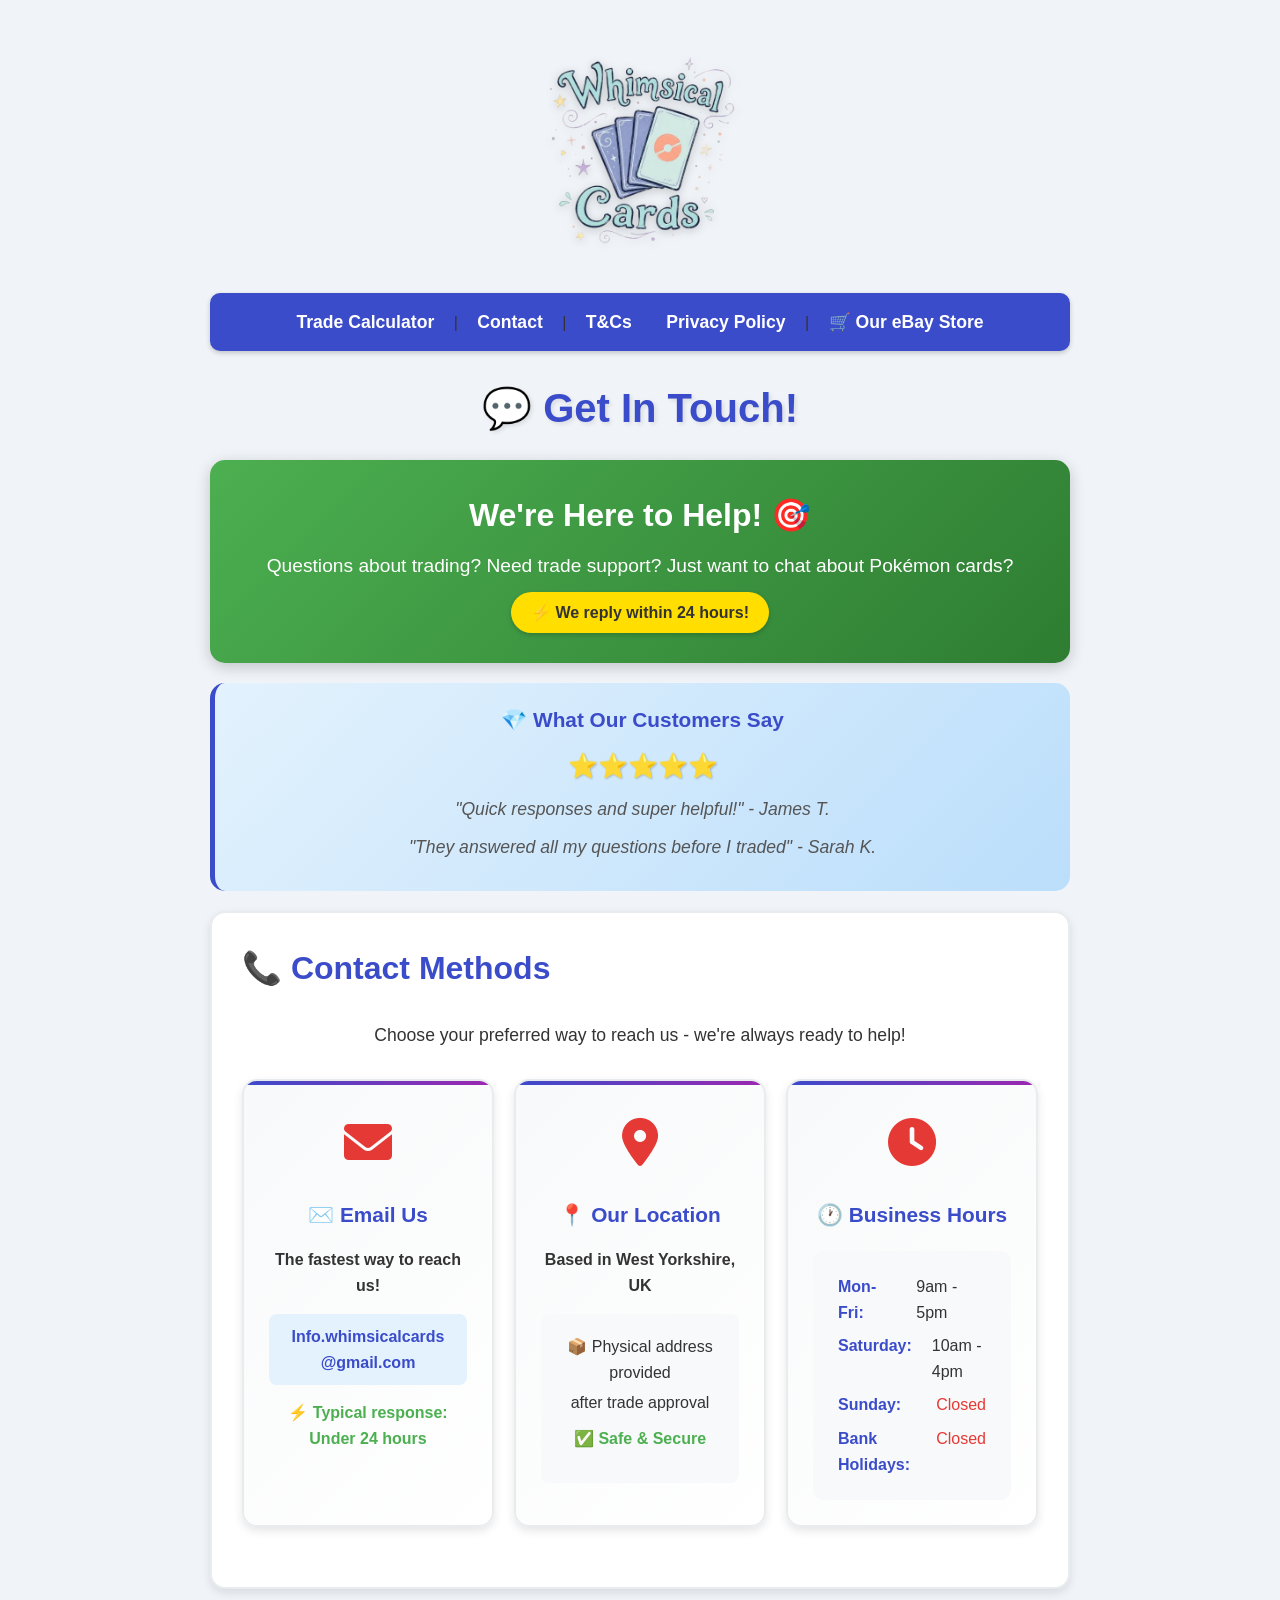
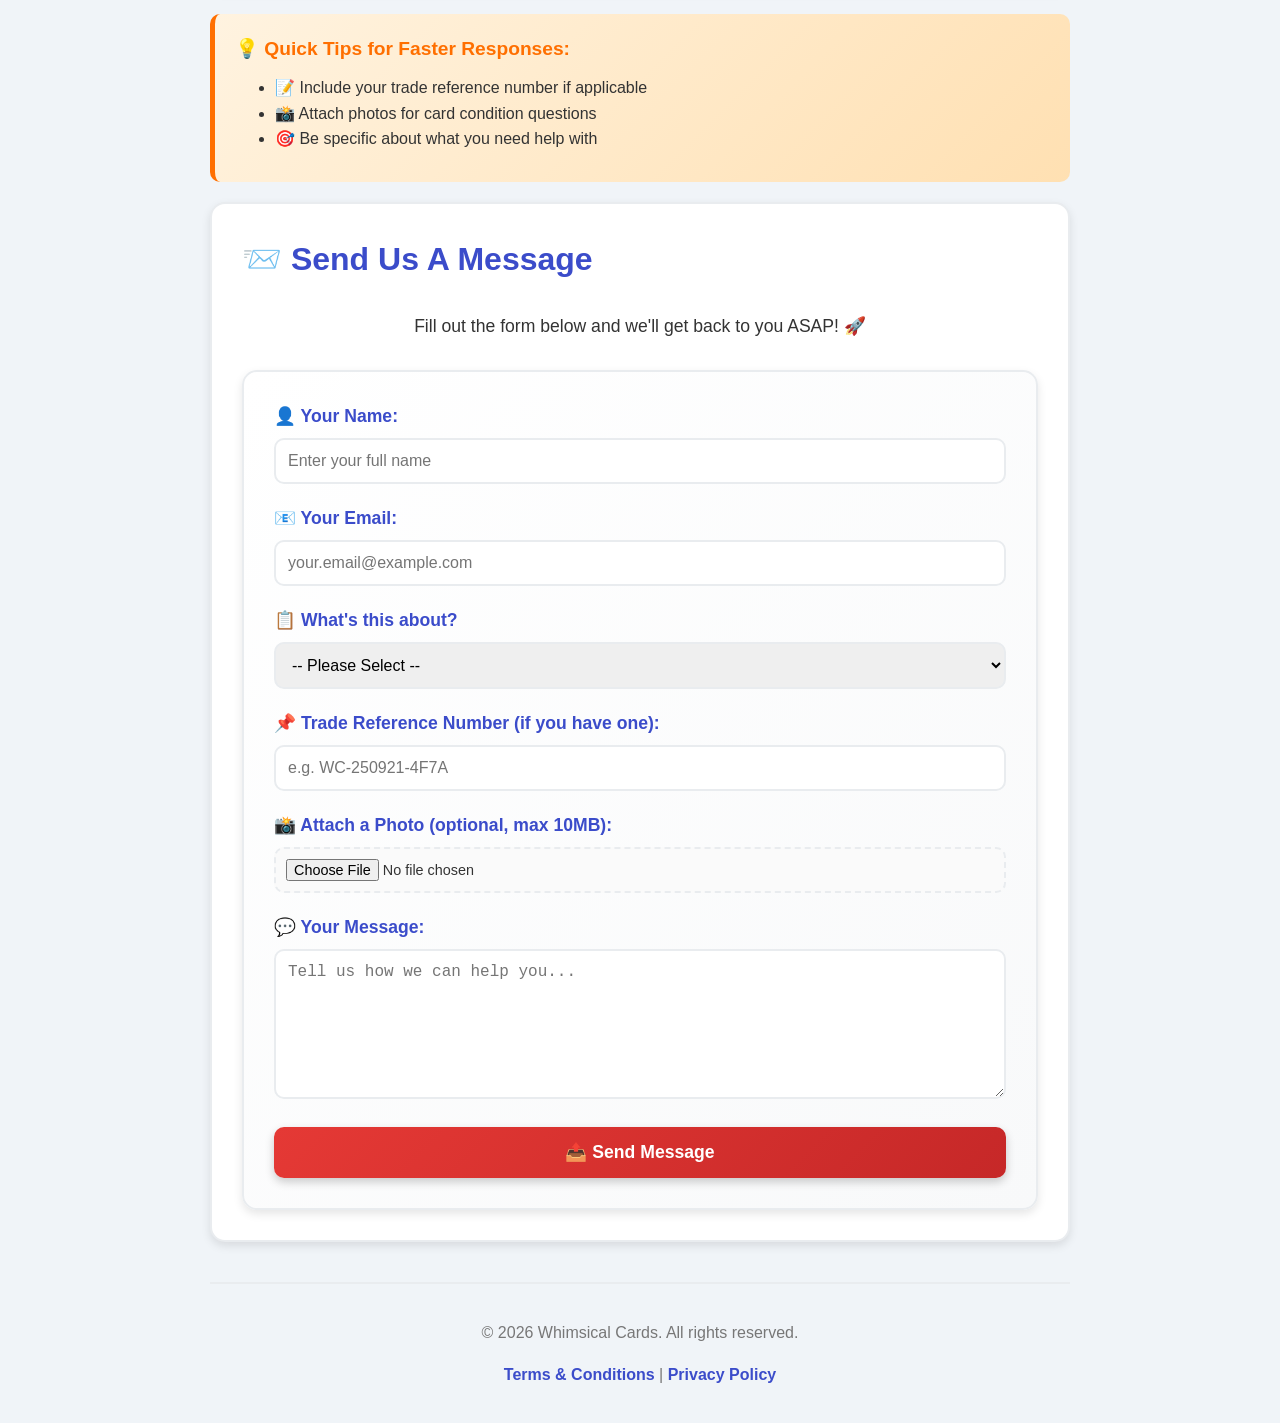
==== commit 7a1c4223: "Update contact.html" ====
--- a/contact.html
+++ b/contact.html
@@ -438,7 +438,7 @@
   </div>
   
   <footer>
-    <p>&copy; 2025 Whimsical Cards. All rights reserved.</p>
+    <p>&copy; 2026 Whimsical Cards. All rights reserved.</p>
     <p><a href="terms.html">Terms & Conditions</a> | <a href="privacy.html">Privacy Policy</a></p>
   </footer>
 </body>
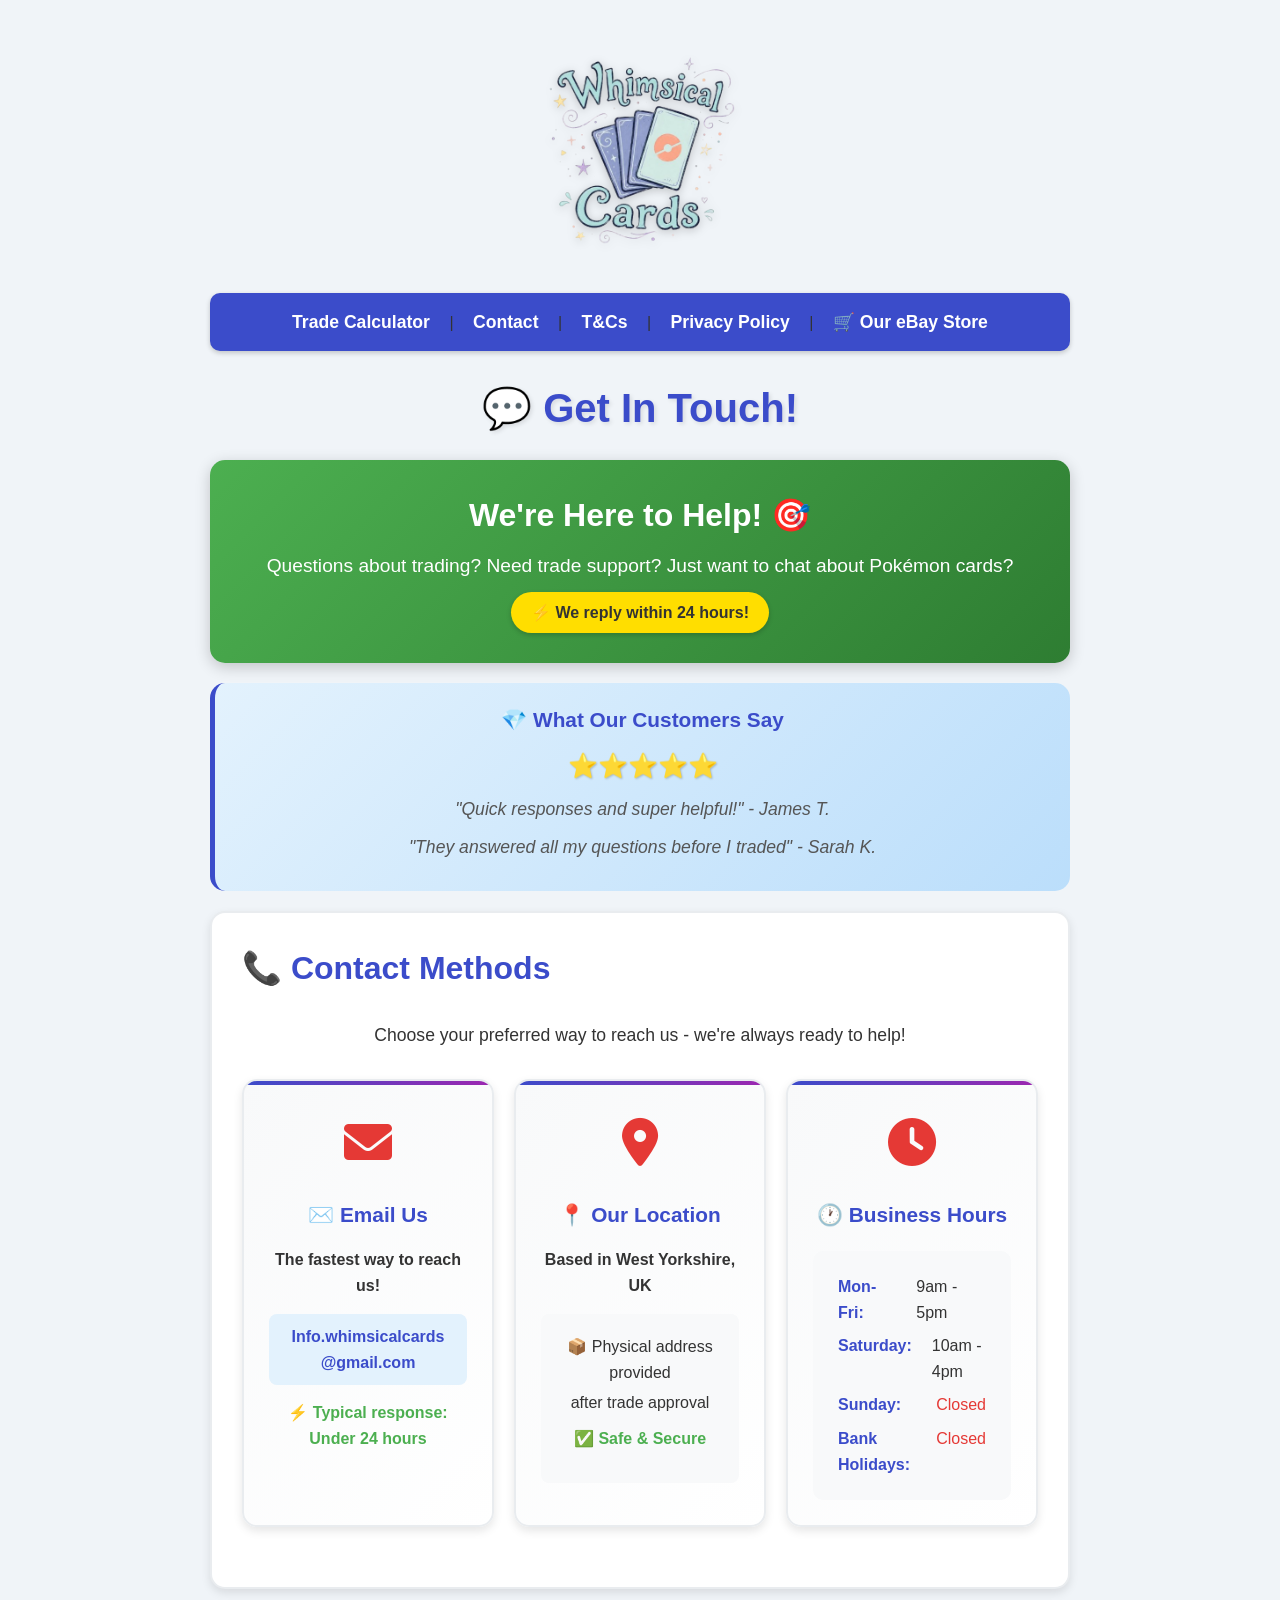
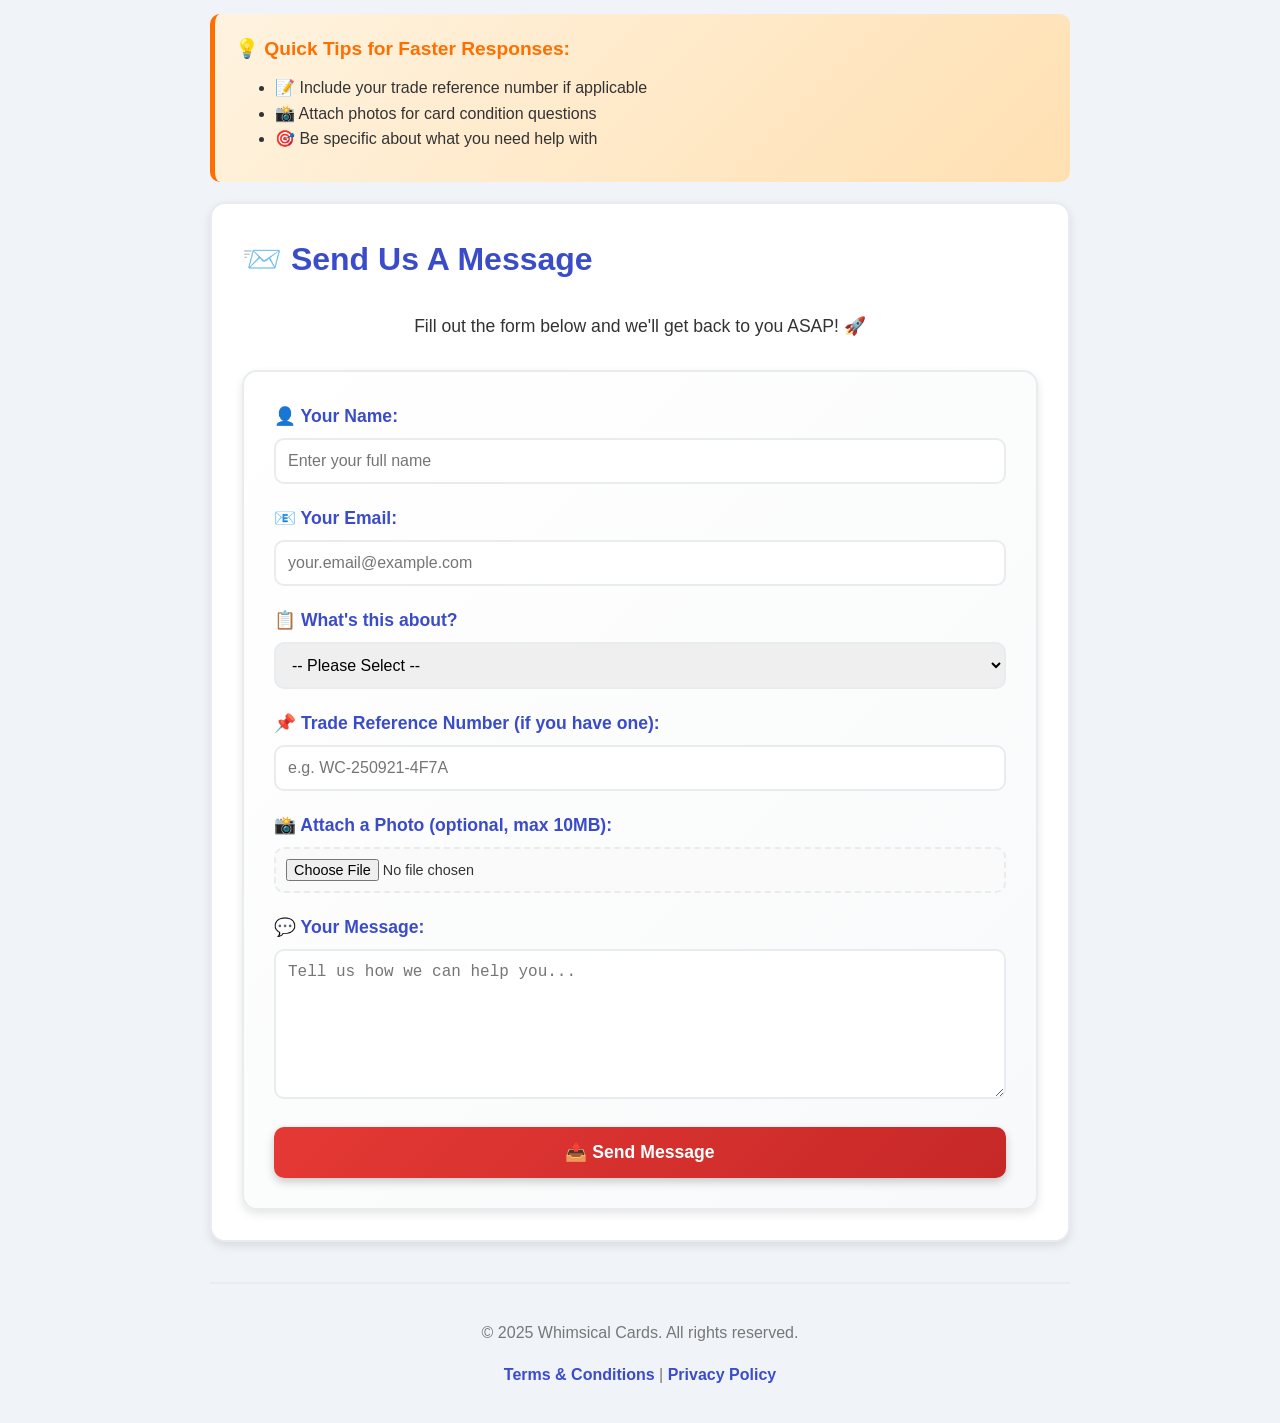
==== commit 2add046d: "added | throughout consistent pages" ====
--- a/contact.html
+++ b/contact.html
@@ -313,7 +313,7 @@
   <nav>
     <a href="index.html">Trade Calculator</a> |
     <a href="contact.html">Contact</a> |
-    <a href="terms.html">T&Cs</a>
+    <a href="terms.html">T&Cs</a> |
     <a href="privacy.html">Privacy Policy</a> |
     <a href="https://ebay.io/m/1TKnqs" target="_blank" rel="noopener">🛒 Our eBay Store</a>
   </nav>
@@ -391,7 +391,7 @@
       Fill out the form below and we'll get back to you ASAP! 🚀
     </p>
     
-    <form action="https://formsubmit.co/30e08fc190b92e0b3a0524e0471520ee" method="POST" enctype="multipart/form-data">
+    <form id="contactForm" action="https://formsubmit.co/30e08fc190b92e0b3a0524e0471520ee" method="POST" enctype="multipart/form-data">
       <input type="hidden" name="_subject" value="🎴 New Website Contact">
       <input type="hidden" name="_template" value="table">
       <input type="hidden" name="_next" value="https://mushroomlatte.github.io/WhimsicalcardsBulkCalculator/thanks.html">
@@ -433,13 +433,23 @@
         <textarea id="message" name="message" placeholder="Tell us how we can help you..." required></textarea>
       </div>
       
-      <button type="submit" class="submit-btn" onclick="this.disabled=true; this.innerText='Sending...';">📤 Send Message</button>
+      <button type="submit" class="submit-btn" id="contactSubmitBtn">📤 Send Message</button>
     </form>
   </div>
   
   <footer>
-    <p>&copy; 2026 Whimsical Cards. All rights reserved.</p>
+    <p>&copy; 2025 Whimsical Cards. All rights reserved.</p>
     <p><a href="terms.html">Terms & Conditions</a> | <a href="privacy.html">Privacy Policy</a></p>
   </footer>
+
+  <script>
+    document.getElementById('contactForm').addEventListener('submit', function(e) {
+      const btn = document.getElementById('contactSubmitBtn');
+      if (btn) {
+        btn.disabled = true;
+        btn.innerText = 'Sending...';
+      }
+    });
+  </script>
 </body>
 </html>
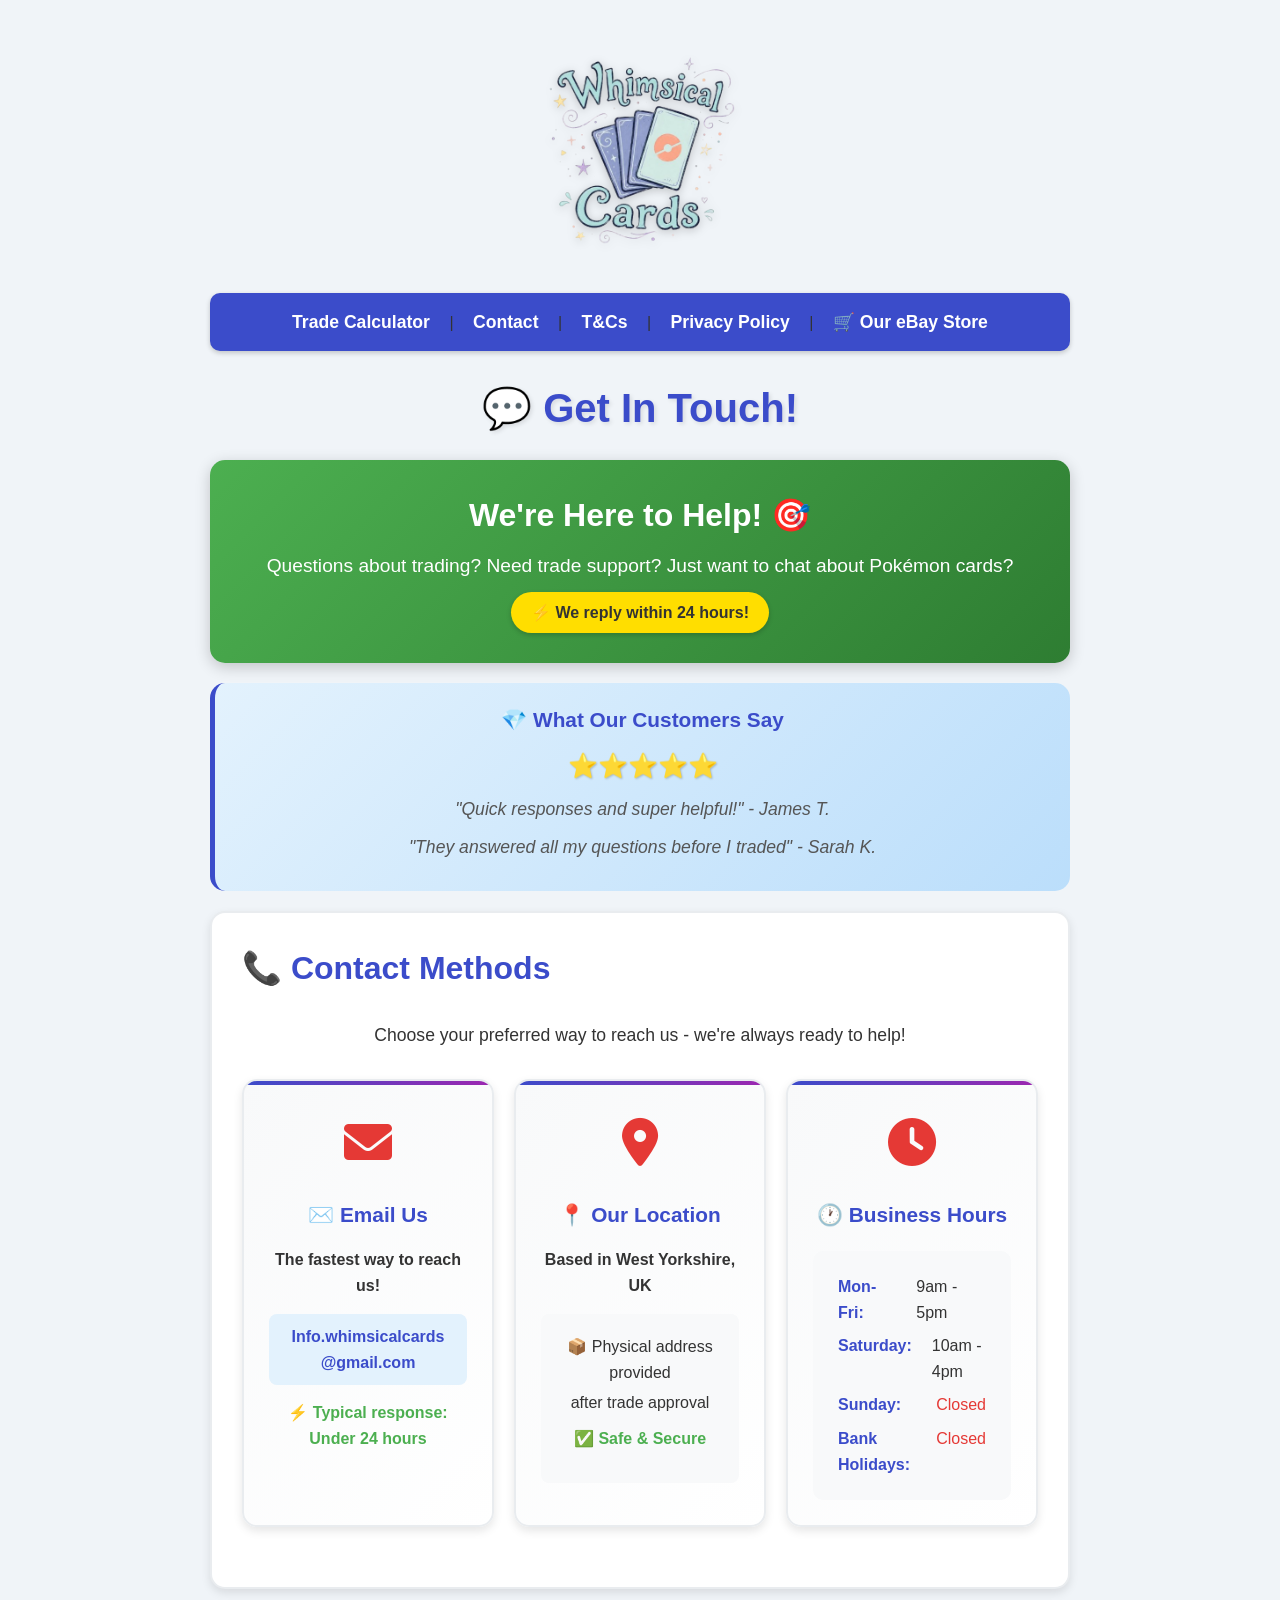
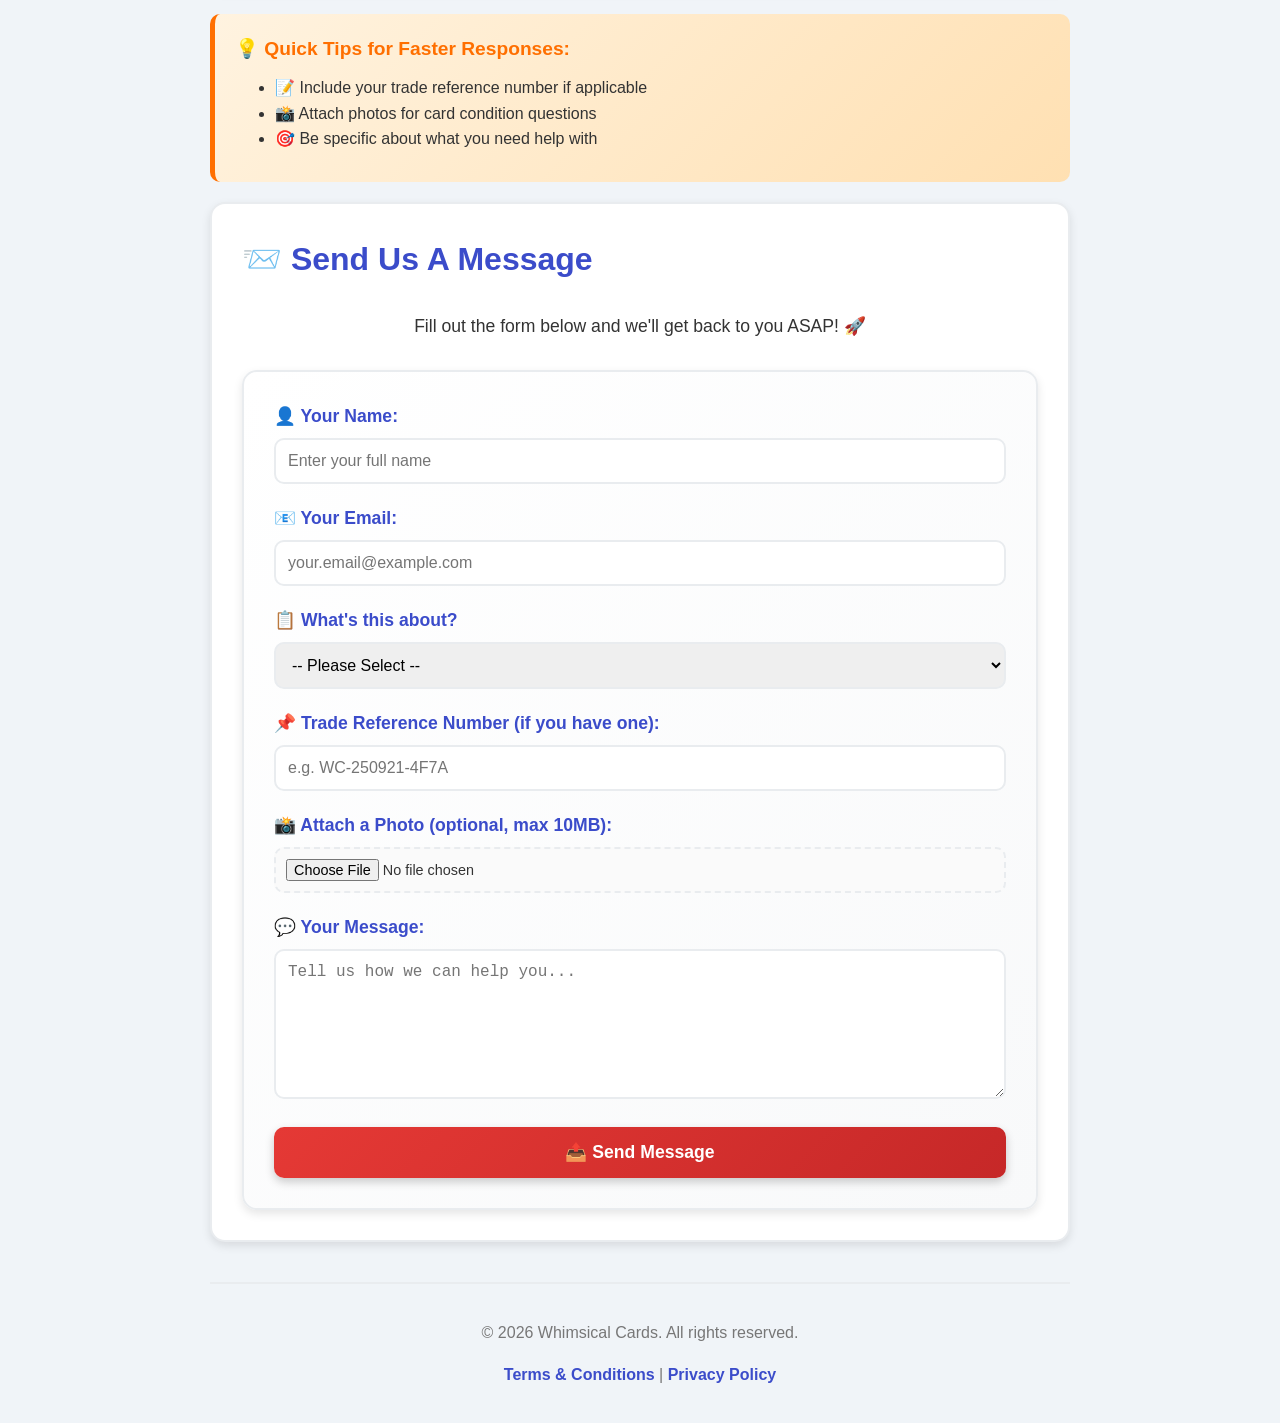
==== commit 77b58f70: "Update copyright year to 2026 in contact.html" ====
--- a/contact.html
+++ b/contact.html
@@ -438,7 +438,7 @@
   </div>
   
   <footer>
-    <p>&copy; 2025 Whimsical Cards. All rights reserved.</p>
+    <p>&copy; 2026 Whimsical Cards. All rights reserved.</p>
     <p><a href="terms.html">Terms & Conditions</a> | <a href="privacy.html">Privacy Policy</a></p>
   </footer>
 
@@ -452,4 +452,4 @@
     });
   </script>
 </body>
-</html>+</html>
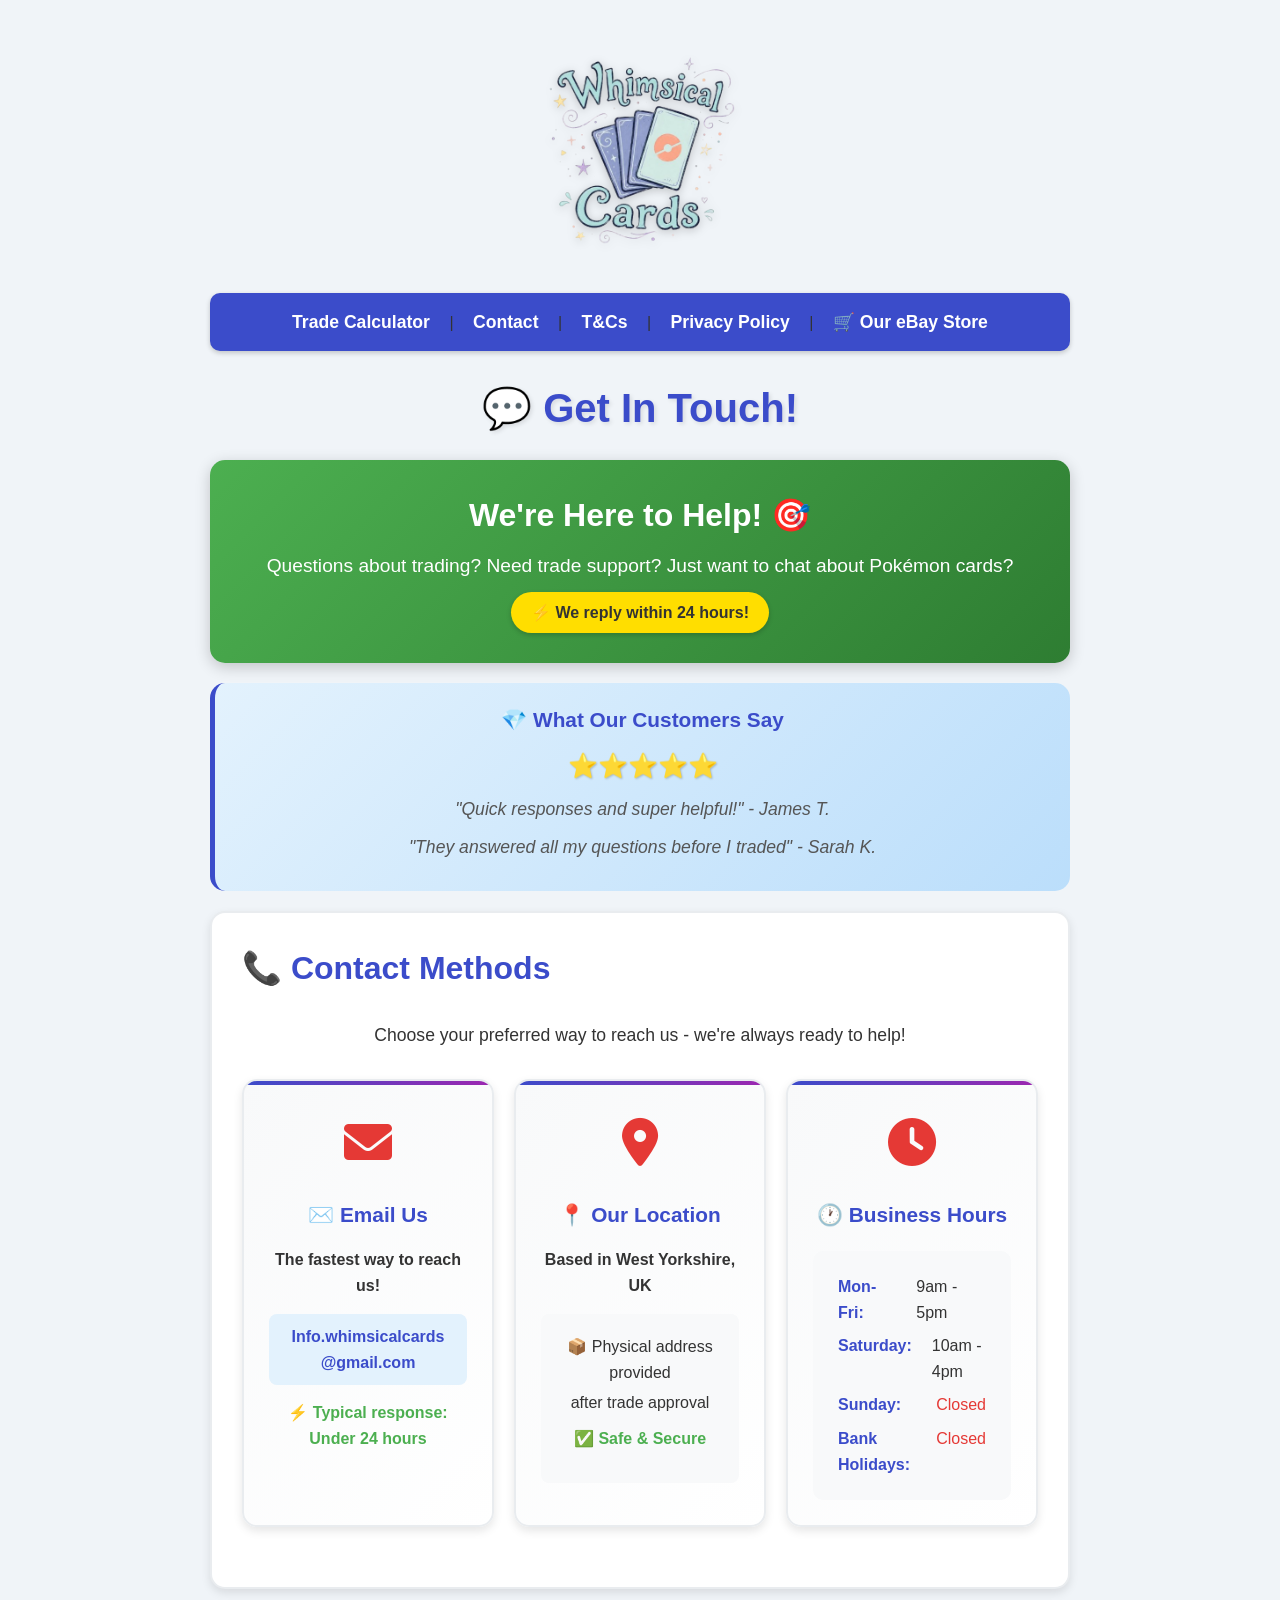
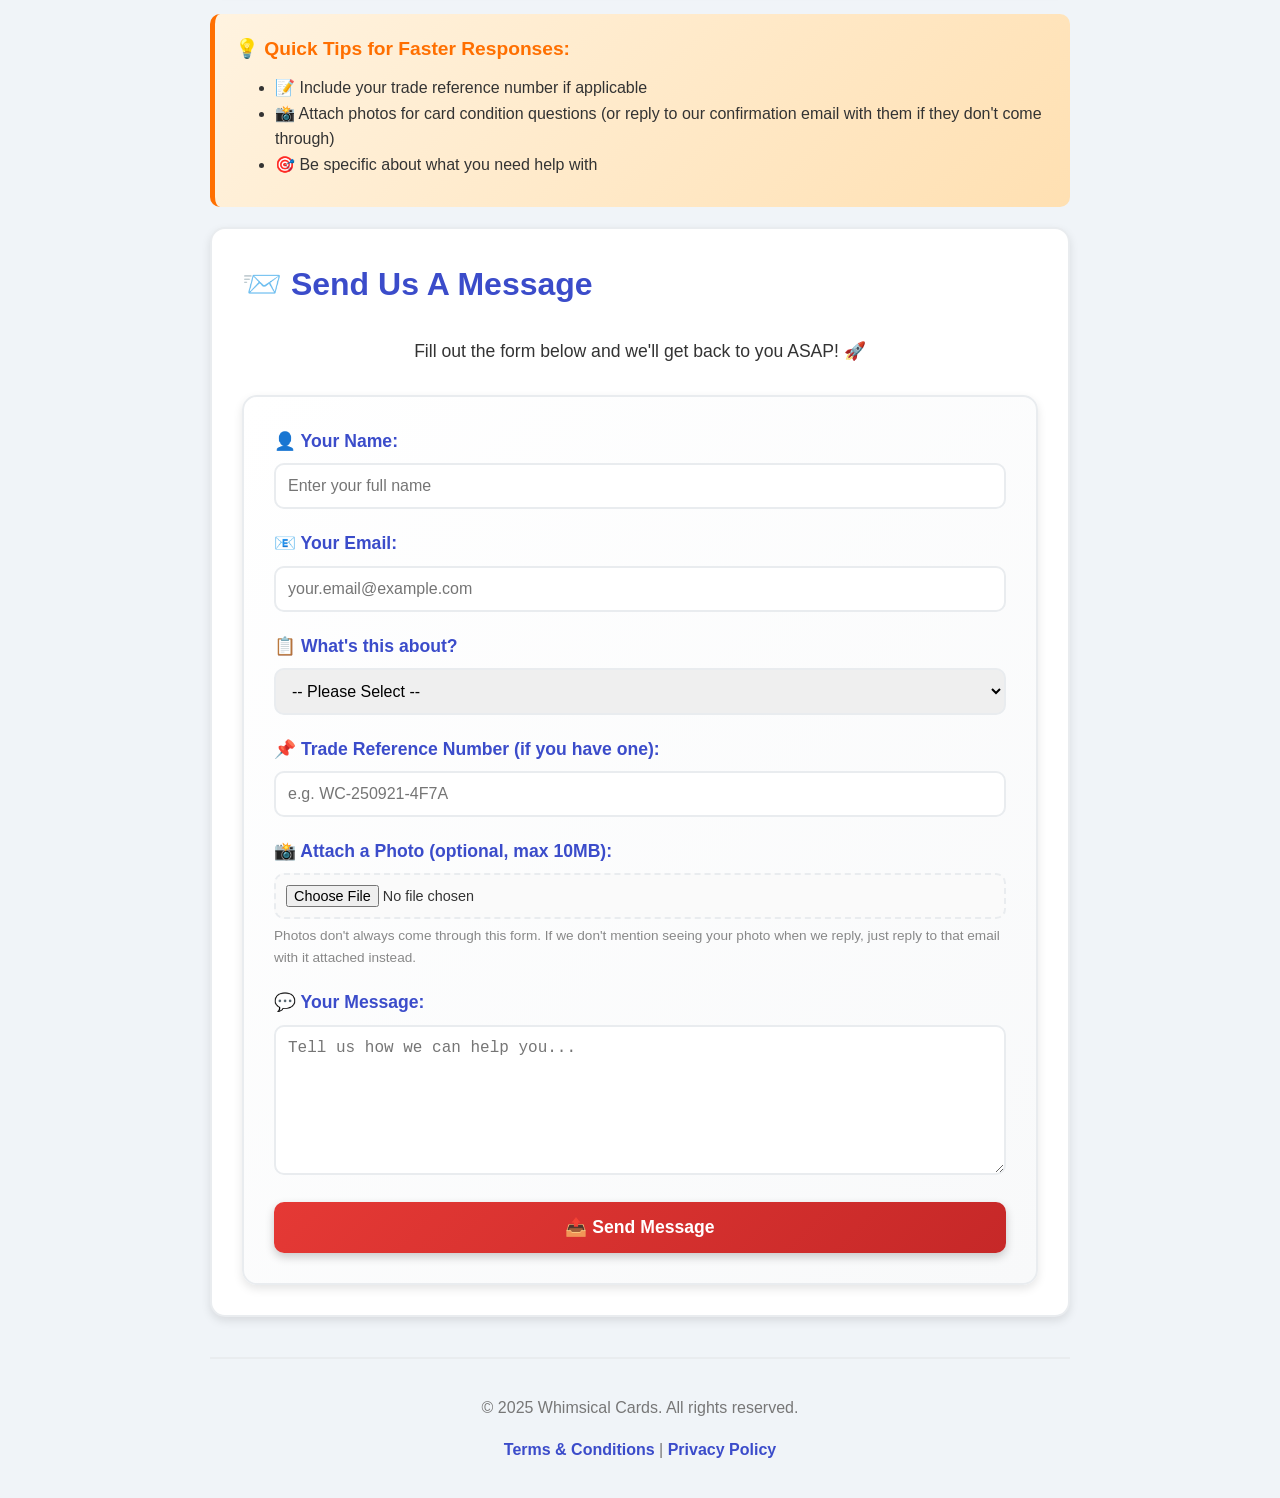
==== commit bfa5add0: "Photos don't always come through this form — if we don't mention seeing yours, reply to that email w" ====
--- a/contact.html
+++ b/contact.html
@@ -380,7 +380,7 @@
     <strong>💡 Quick Tips for Faster Responses:</strong>
     <ul style="margin: 10px 0;">
       <li>📝 Include your trade reference number if applicable</li>
-      <li>📸 Attach photos for card condition questions</li>
+      <li>📸 Attach photos for card condition questions (or reply to our confirmation email with them if they don't come through)</li>
       <li>🎯 Be specific about what you need help with</li>
     </ul>
   </div>
@@ -426,6 +426,9 @@
       <div class="form-group">
         <label for="attachment">📸 Attach a Photo (optional, max 10MB):</label>
         <input type="file" id="attachment" name="attachment" accept="image/png, image/jpeg, image/heic">
+        <div style="font-size:0.85rem; color:#888; margin-top:6px;">
+          Photos don't always come through this form. If we don't mention seeing your photo when we reply, just reply to that email with it attached instead.
+        </div>
       </div>
       
       <div class="form-group">
@@ -438,7 +441,7 @@
   </div>
   
   <footer>
-    <p>&copy; 2026 Whimsical Cards. All rights reserved.</p>
+    <p>&copy; 2025 Whimsical Cards. All rights reserved.</p>
     <p><a href="terms.html">Terms & Conditions</a> | <a href="privacy.html">Privacy Policy</a></p>
   </footer>
 
@@ -452,4 +455,4 @@
     });
   </script>
 </body>
-</html>
+</html>
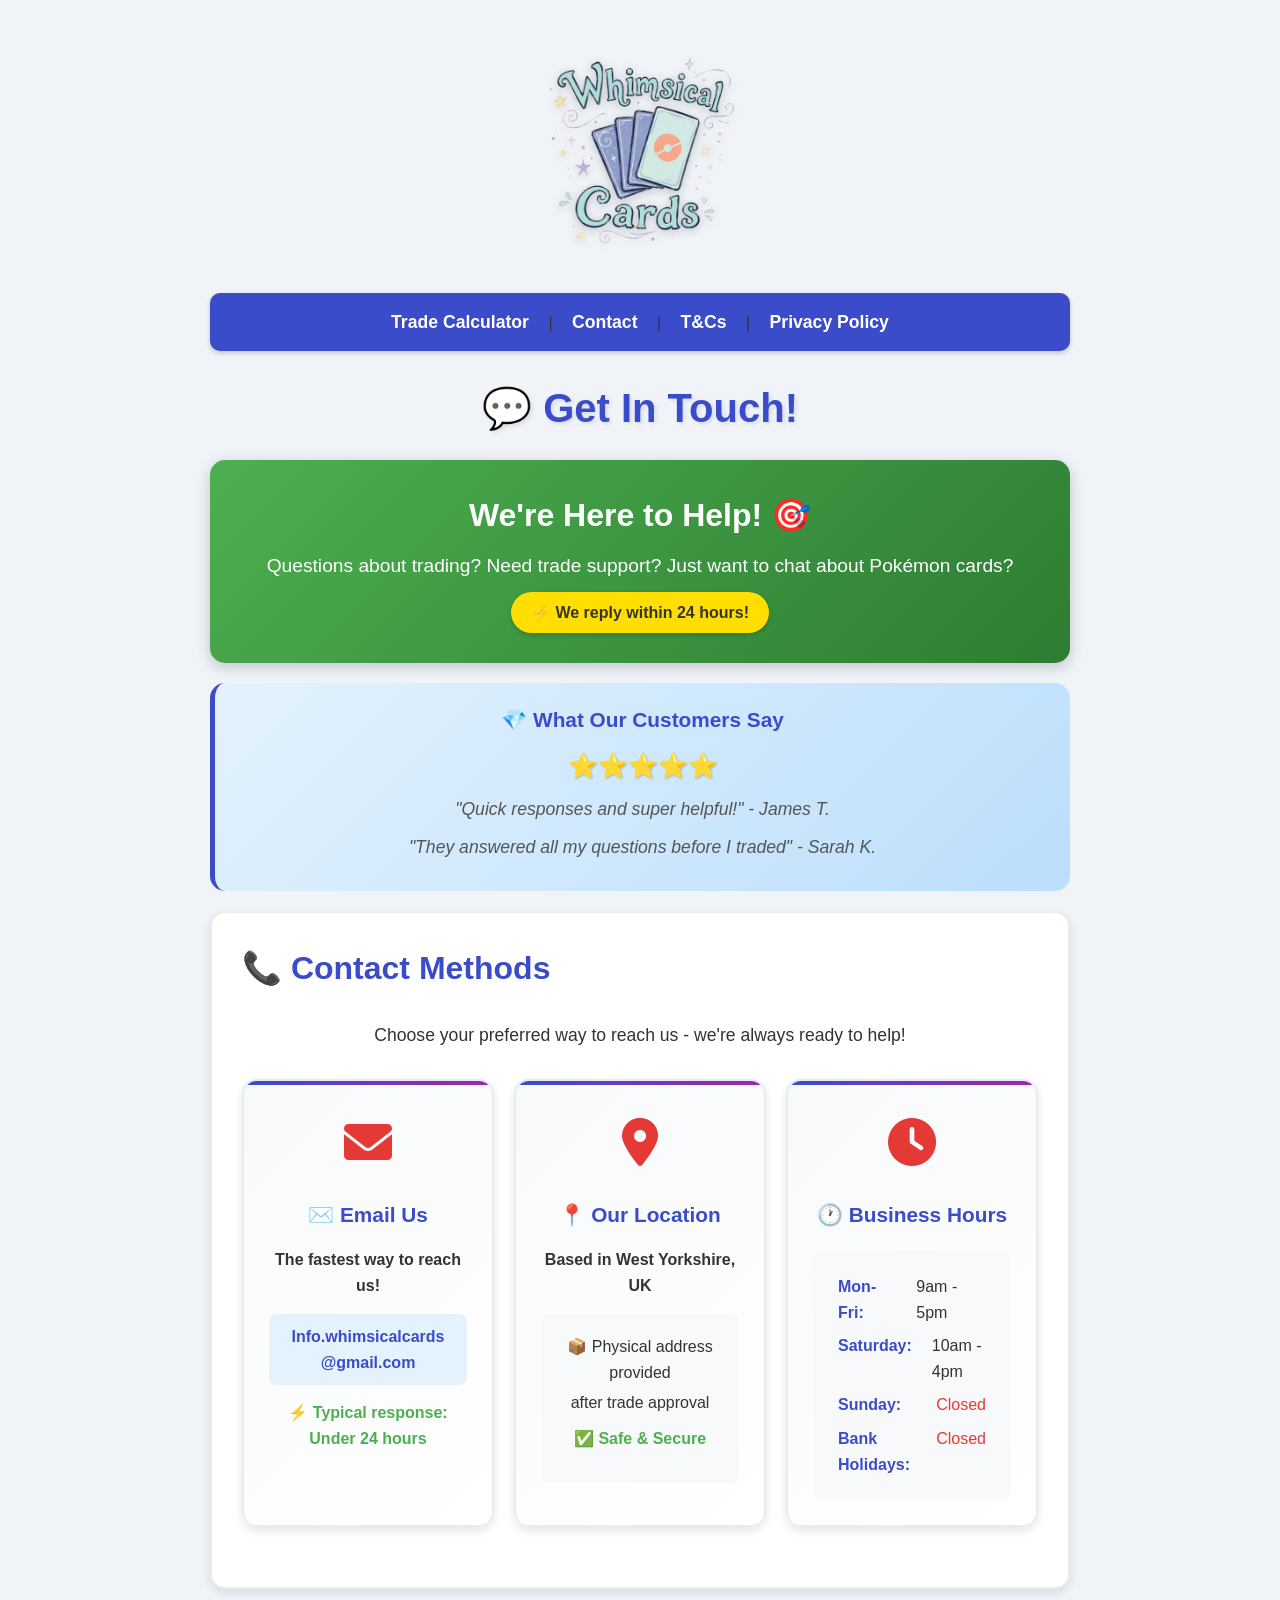
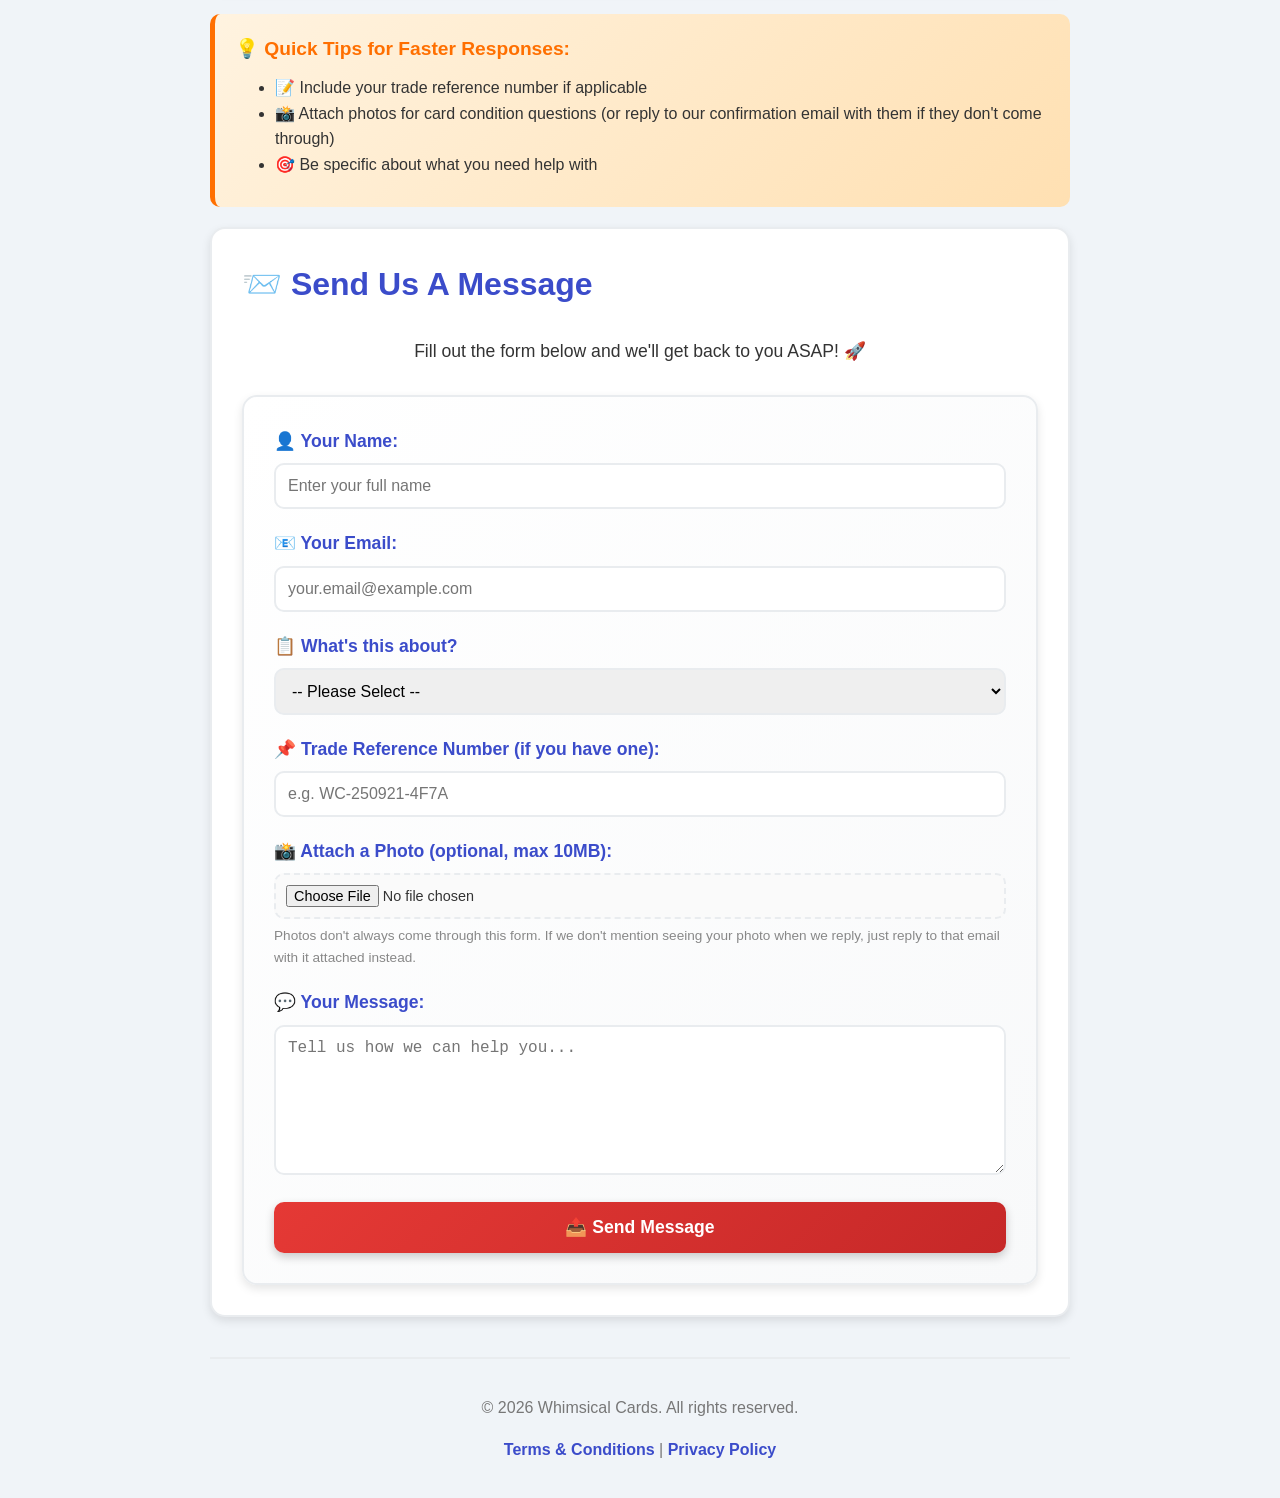
==== commit 9f927476: "Updated date and postage options" ====
--- a/contact.html
+++ b/contact.html
@@ -314,8 +314,7 @@
     <a href="index.html">Trade Calculator</a> |
     <a href="contact.html">Contact</a> |
     <a href="terms.html">T&Cs</a> |
-    <a href="privacy.html">Privacy Policy</a> |
-    <a href="https://ebay.io/m/1TKnqs" target="_blank" rel="noopener">🛒 Our eBay Store</a>
+    <a href="privacy.html">Privacy Policy</a>
   </nav>
   
   <h1>💬 Get In Touch!</h1>
@@ -441,7 +440,7 @@
   </div>
   
   <footer>
-    <p>&copy; 2025 Whimsical Cards. All rights reserved.</p>
+    <p>&copy; 2026 Whimsical Cards. All rights reserved.</p>
     <p><a href="terms.html">Terms & Conditions</a> | <a href="privacy.html">Privacy Policy</a></p>
   </footer>
 
